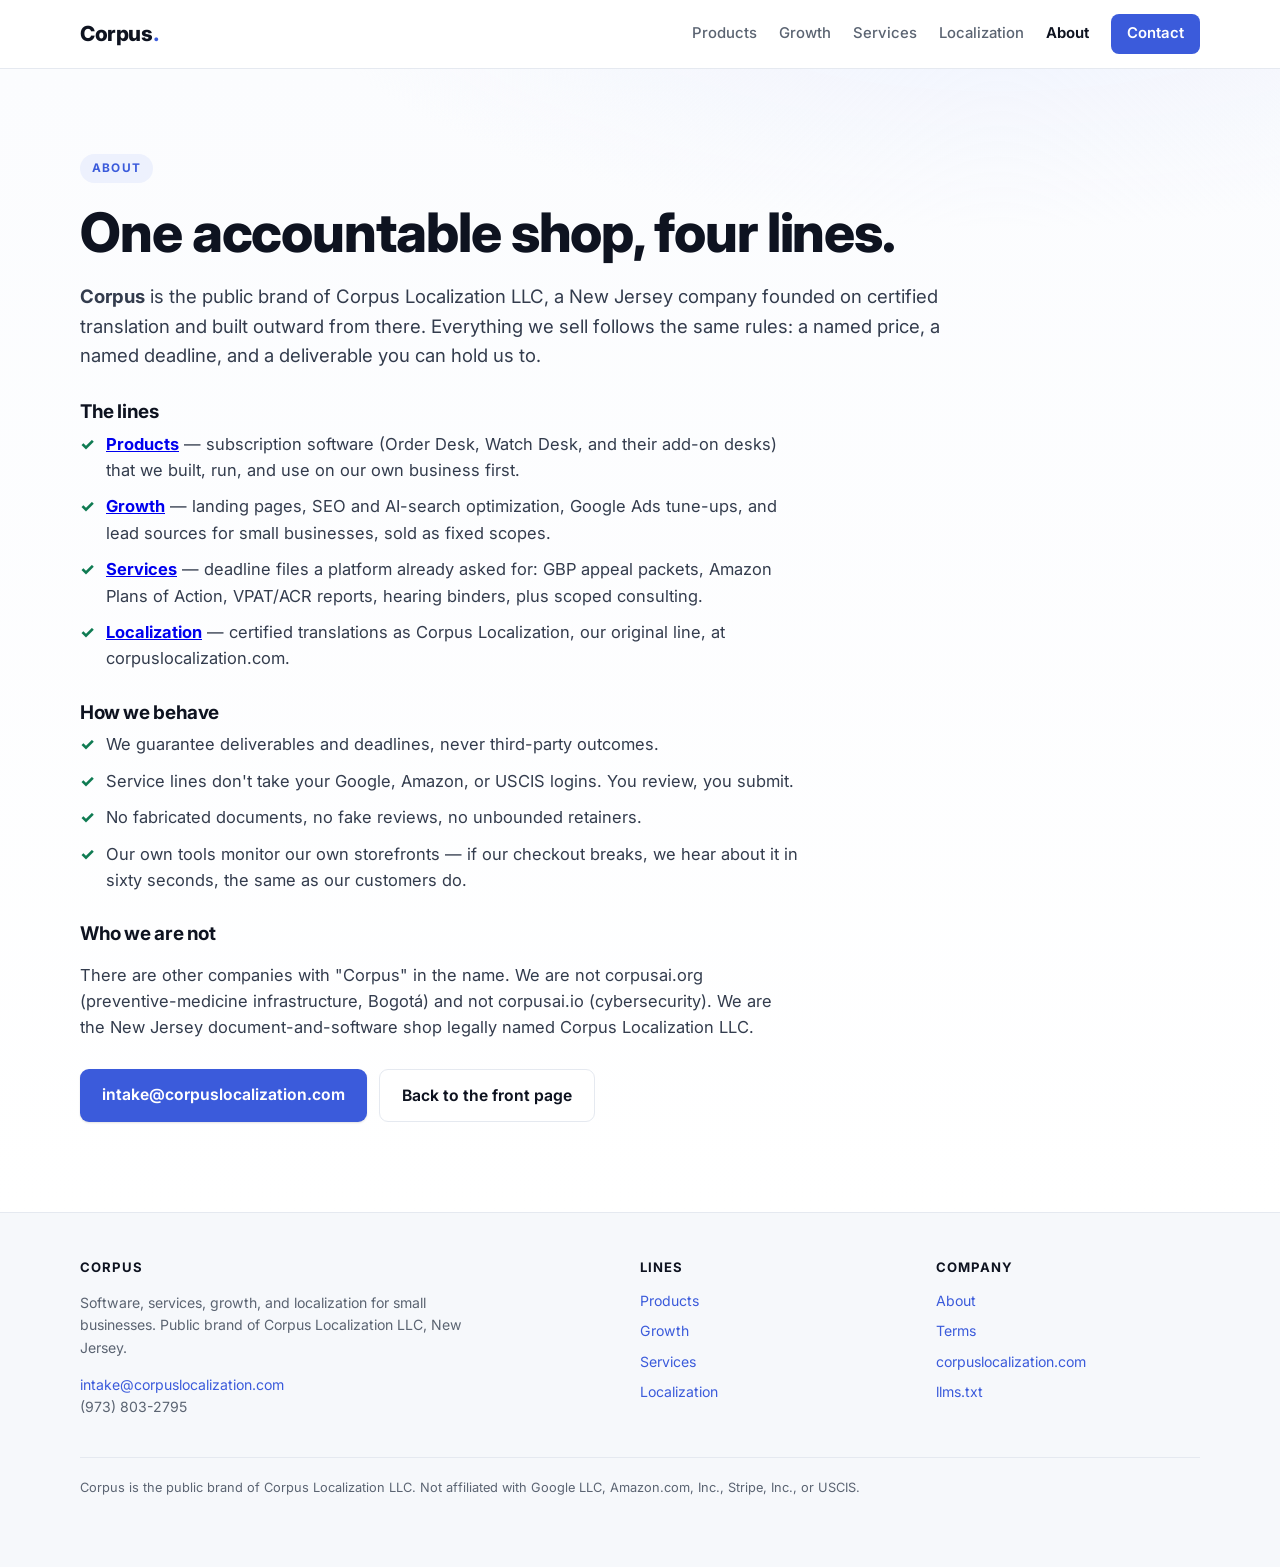
==== about.html @ 14cb3995 "Corpus rebrand: professional redesign, four lines, subscription checkout Co-Authored-By: Claude Fabl" ====
<!DOCTYPE html>
<html lang="en">
<head>
  <meta charset="utf-8">
  <meta name="viewport" content="width=device-width, initial-scale=1">
  <title>About — Corpus</title>
  <meta name="description" content="Corpus is the public brand of Corpus Localization LLC, a New Jersey company. One shop, four lines: subscription software, fixed-price services, small-business growth, and certified translations.">
  <link rel="canonical" href="https://corpushq.co/about">
  <meta name="robots" content="index,follow">
  <meta property="og:title" content="About Corpus">
  <meta property="og:description" content="One New Jersey shop, four lines: software, services, growth, localization.">
  <meta property="og:url" content="https://corpushq.co/about">
  <meta property="og:type" content="website">
  <meta property="og:site_name" content="Corpus">
  <link rel="preconnect" href="https://fonts.googleapis.com">
  <link rel="preconnect" href="https://fonts.gstatic.com" crossorigin>
  <link href="https://fonts.googleapis.com/css2?family=Inter:wght@400;500;600;700;800&display=swap" rel="stylesheet">
  <link rel="stylesheet" href="styles.css?v=3">
</head>
<body>
  <header class="top">
    <div class="wrap bar">
      <a class="brand" href="./">Corpus<span class="dot">.</span></a>
      <nav>
        <a href="products">Products</a>
        <a href="growth">Growth</a>
        <a href="services">Services</a>
        <a href="localization">Localization</a>
        <a class="active" href="about">About</a>
        <a class="nav-cta" href="mailto:intake@corpuslocalization.com">Contact</a>
      </nav>
    </div>
  </header>

  <main>
    <section class="hero article">
      <div class="wrap">
        <p class="eyebrow">About</p>
        <h1>One accountable shop, four lines.</h1>
        <p class="lede"><strong>Corpus</strong> is the public brand of Corpus Localization LLC, a New Jersey company founded on certified translation and built outward from there. Everything we sell follows the same rules: a named price, a named deadline, and a deliverable you can hold us to.</p>

        <h3>The lines</h3>
        <ul class="checks">
          <li><strong><a href="products">Products</a></strong> — subscription software (Order Desk, Watch Desk, and their add-on desks) that we built, run, and use on our own business first.</li>
          <li><strong><a href="growth">Growth</a></strong> — landing pages, SEO and AI-search optimization, Google Ads tune-ups, and lead sources for small businesses, sold as fixed scopes.</li>
          <li><strong><a href="services">Services</a></strong> — deadline files a platform already asked for: GBP appeal packets, Amazon Plans of Action, VPAT/ACR reports, hearing binders, plus scoped consulting.</li>
          <li><strong><a href="localization">Localization</a></strong> — certified translations as Corpus Localization, our original line, at corpuslocalization.com.</li>
        </ul>

        <h3>How we behave</h3>
        <ul class="checks">
          <li>We guarantee deliverables and deadlines, never third-party outcomes.</li>
          <li>Service lines don't take your Google, Amazon, or USCIS logins. You review, you submit.</li>
          <li>No fabricated documents, no fake reviews, no unbounded retainers.</li>
          <li>Our own tools monitor our own storefronts — if our checkout breaks, we hear about it in sixty seconds, the same as our customers do.</li>
        </ul>

        <h3>Who we are not</h3>
        <p>There are other companies with "Corpus" in the name. We are not corpusai.org (preventive-medicine infrastructure, Bogotá) and not corpusai.io (cybersecurity). We are the New Jersey document-and-software shop legally named Corpus Localization LLC.</p>

        <p class="cta-row" style="margin-top:28px">
          <a class="btn" href="mailto:intake@corpuslocalization.com">intake@corpuslocalization.com</a>
          <a class="btn ghost" href="./">Back to the front page</a>
        </p>
      </div>
    </section>
  </main>

  <footer>
    <div class="wrap">
      <div class="cols">
        <div>
          <h4>Corpus</h4>
          <p style="max-width:44ch">Software, services, growth, and localization for small businesses. Public brand of Corpus Localization LLC, New Jersey.</p>
          <p><a href="mailto:intake@corpuslocalization.com">intake@corpuslocalization.com</a><br>(973) 803-2795</p>
        </div>
        <div>
          <h4>Lines</h4>
          <ul>
            <li><a href="products">Products</a></li>
            <li><a href="growth">Growth</a></li>
            <li><a href="services">Services</a></li>
            <li><a href="localization">Localization</a></li>
          </ul>
        </div>
        <div>
          <h4>Company</h4>
          <ul>
            <li><a href="about">About</a></li>
            <li><a href="terms">Terms</a></li>
            <li><a href="https://corpuslocalization.com">corpuslocalization.com</a></li>
            <li><a href="llms.txt">llms.txt</a></li>
          </ul>
        </div>
      </div>
      <p class="legal">Corpus is the public brand of Corpus Localization LLC. Not affiliated with Google LLC, Amazon.com, Inc., Stripe, Inc., or USCIS.</p>
    </div>
  </footer>
</body>
</html>
---- styles.css ----
:root {
  --ink: #0e1320;
  --body: #333c4d;
  --muted: #5b6472;
  --bg: #ffffff;
  --soft: #f6f8fb;
  --line: #e5e9f0;
  --accent: #3b5bdb;
  --accent-2: #2f4ac0;
  --accent-soft: #edf1fd;
  --good: #0f7b52;
  --font: "Inter", "Segoe UI", system-ui, -apple-system, sans-serif;
}
* { box-sizing: border-box; }
html { scroll-behavior: smooth; }
body {
  margin: 0;
  color: var(--body);
  background: var(--bg);
  font-family: var(--font);
  font-size: 16.5px;
  line-height: 1.6;
  -webkit-font-smoothing: antialiased;
}
.wrap { width: min(1120px, calc(100% - 40px)); margin: 0 auto; }

/* ---------- nav ---------- */
.top {
  position: sticky; top: 0; z-index: 10;
  background: rgba(255,255,255,.86);
  backdrop-filter: blur(10px);
  border-bottom: 1px solid var(--line);
}
.bar { display: flex; align-items: center; justify-content: space-between; gap: 20px; padding: 14px 0; }
.brand {
  display: inline-flex; align-items: baseline; gap: 0;
  color: var(--ink); text-decoration: none;
  font-weight: 800; font-size: 1.3rem; letter-spacing: -0.02em;
}
.brand .dot { color: var(--accent); }
.brand-tag {
  font-size: .68rem; font-weight: 600; letter-spacing: .09em;
  text-transform: uppercase; color: var(--muted);
}
nav { display: flex; gap: 22px; align-items: center; flex-wrap: wrap; }
nav a { color: var(--muted); text-decoration: none; font-size: .93rem; font-weight: 500; }
nav a:hover { color: var(--ink); }
nav a.active { color: var(--ink); font-weight: 650; }
.nav-cta {
  background: var(--accent); color: #fff !important;
  padding: 8px 16px; border-radius: 8px; font-weight: 600 !important;
}
.nav-cta:hover { background: var(--accent-2); }

/* ---------- hero ---------- */
.hero {
  padding: 84px 0 72px;
  background:
    radial-gradient(1100px 420px at 78% -10%, var(--accent-soft), transparent 65%),
    linear-gradient(180deg, #fbfcfe 0%, var(--bg) 100%);
}
.eyebrow {
  display: inline-block;
  text-transform: uppercase; letter-spacing: .1em;
  font-size: .74rem; font-weight: 700; color: var(--accent);
  background: var(--accent-soft);
  padding: 5px 12px; border-radius: 999px;
  margin: 0 0 18px;
}
h1, h2, h3 { color: var(--ink); line-height: 1.15; letter-spacing: -0.02em; margin: 0 0 16px; }
h1 { font-size: clamp(2.2rem, 4.6vw, 3.4rem); font-weight: 800; max-width: 21ch; }
h2 { font-size: clamp(1.5rem, 2.6vw, 2rem); font-weight: 750; }
h3 { font-size: 1.18rem; font-weight: 700; }
.lede { font-size: 1.16rem; max-width: 62ch; color: var(--body); }
.cta-row { display: flex; gap: 12px; flex-wrap: wrap; margin: 28px 0 18px; }
.btn {
  display: inline-block;
  background: var(--accent); color: #fff;
  text-decoration: none;
  padding: 13px 22px; border-radius: 9px;
  font-weight: 650; font-size: .98rem;
  box-shadow: 0 1px 2px rgba(14,19,32,.12);
  transition: background .15s ease, transform .1s ease;
}
.btn:hover { background: var(--accent-2); transform: translateY(-1px); }
.btn.ghost {
  background: #fff; color: var(--ink);
  border: 1px solid var(--line); box-shadow: none;
}
.btn.ghost:hover { border-color: var(--accent); color: var(--accent); background: #fff; }
.btn.subscribe { background: var(--good); }
.btn.subscribe:hover { background: #0b6141; }
.fine { color: var(--muted); font-size: .85rem; max-width: 78ch; }

/* ---------- sections ---------- */
section { padding: 64px 0; }
section.alt { background: var(--soft); border-block: 1px solid var(--line); }
.section-head { max-width: 66ch; margin-bottom: 34px; }
.section-head .kicker {
  text-transform: uppercase; letter-spacing: .1em; font-size: .74rem;
  font-weight: 700; color: var(--accent); margin: 0 0 8px;
}

/* ---------- pillar / feature cards ---------- */
.cards { display: grid; grid-template-columns: repeat(3, 1fr); gap: 20px; margin: 8px 0; }
.cards.two { grid-template-columns: repeat(2, 1fr); }
.card {
  display: flex; flex-direction: column;
  background: #fff;
  border: 1px solid var(--line); border-radius: 14px;
  padding: 26px 26px 24px;
  text-decoration: none; color: inherit;
  transition: border-color .15s ease, box-shadow .15s ease, transform .12s ease;
}
a.card:hover, .card.hover:hover {
  border-color: var(--accent);
  box-shadow: 0 10px 30px rgba(24,40,90,.08);
  transform: translateY(-2px);
}
.card .meta {
  font-size: .82rem; color: var(--accent); font-weight: 700;
  text-transform: uppercase; letter-spacing: .06em; margin: 0 0 10px;
}
.card p { margin: 0 0 16px; flex: 1; }
.card .go { font-weight: 650; color: var(--accent); font-size: .95rem; }

/* ---------- pricing ---------- */
.pricing { display: grid; grid-template-columns: repeat(2, 1fr); gap: 22px; margin: 8px 0; }
.price-card {
  background: #fff; border: 1px solid var(--line); border-radius: 16px;
  padding: 30px; display: flex; flex-direction: column;
  box-shadow: 0 1px 3px rgba(14,19,32,.05);
}
.price-card.featured { border-color: var(--accent); box-shadow: 0 12px 34px rgba(24,40,90,.10); }
.price-card .plan { font-weight: 750; color: var(--ink); font-size: 1.15rem; margin: 0 0 4px; }
.price-card .for { color: var(--muted); font-size: .9rem; margin: 0 0 18px; }
.price { color: var(--ink); font-weight: 800; font-size: 2.3rem; letter-spacing: -0.03em; margin: 0; }
.price small { font-size: 1rem; font-weight: 600; color: var(--muted); letter-spacing: 0; }
.price-note { color: var(--muted); font-size: .85rem; margin: 4px 0 20px; }
ul.checks { list-style: none; padding: 0; margin: 0 0 24px; }
ul.checks li { padding-left: 26px; position: relative; margin: 0 0 10px; }
ul.checks li::before {
  content: "✓"; position: absolute; left: 0; top: 0;
  color: var(--good); font-weight: 800;
}
.price-card .cta-row { margin: auto 0 0; }

/* ---------- add-on table ---------- */
.addons { width: 100%; border-collapse: collapse; background: #fff; border: 1px solid var(--line); border-radius: 12px; overflow: hidden; }
.addons th, .addons td { text-align: left; padding: 14px 18px; border-bottom: 1px solid var(--line); font-size: .95rem; vertical-align: top; }
.addons th { background: var(--soft); color: var(--ink); font-size: .82rem; text-transform: uppercase; letter-spacing: .06em; }
.addons tr:last-child td { border-bottom: 0; }
.addons .sku { font-weight: 650; color: var(--ink); white-space: nowrap; }
.addons .p { font-weight: 700; color: var(--ink); white-space: nowrap; }
.addons a.buy { color: var(--accent); font-weight: 650; text-decoration: none; white-space: nowrap; }
.addons a.buy:hover { text-decoration: underline; }
.table-scroll { overflow-x: auto; border-radius: 12px; }

/* ---------- trust strip ---------- */
.trust { display: grid; grid-template-columns: repeat(4, 1fr); gap: 18px; }
.trust div { border-left: 3px solid var(--accent); padding-left: 14px; }
.trust strong { display: block; color: var(--ink); font-size: 1.02rem; }
.trust span { color: var(--muted); font-size: .88rem; }

/* ---------- faq / article ---------- */
details { border-bottom: 1px solid var(--line); padding: 14px 0; }
summary { cursor: pointer; font-weight: 650; color: var(--ink); }
details p { margin: 10px 0 0; max-width: 72ch; }
.article h1 { max-width: 30ch; }
.article p, .article li { max-width: 72ch; }
.article h3 { margin: 30px 0 8px; }
ul.no { padding-left: 1.1rem; }
ul.no li { margin: 0 0 10px; max-width: 72ch; }

/* ---------- footer ---------- */
footer { padding: 44px 0 56px; color: var(--muted); font-size: .88rem; border-top: 1px solid var(--line); background: var(--soft); }
footer a { color: var(--accent); text-decoration: none; }
footer a:hover { text-decoration: underline; }
footer .cols { display: grid; grid-template-columns: 2fr 1fr 1fr; gap: 32px; margin-bottom: 24px; }
footer h4 { color: var(--ink); font-size: .82rem; text-transform: uppercase; letter-spacing: .08em; margin: 0 0 12px; }
footer ul { list-style: none; padding: 0; margin: 0; }
footer li { margin: 0 0 8px; }
footer .legal { border-top: 1px solid var(--line); padding-top: 20px; font-size: .8rem; }

@media (max-width: 920px) {
  .cards, .cards.two { grid-template-columns: 1fr; }
  .pricing { grid-template-columns: 1fr; }
  .trust { grid-template-columns: repeat(2, 1fr); }
  footer .cols { grid-template-columns: 1fr; }
  h1 { max-width: none; }
}
@media (max-width: 640px) {
  nav { gap: 14px; }
  nav a:not(.nav-cta) { font-size: .88rem; }
  .hero { padding: 56px 0 48px; }
  .trust { grid-template-columns: 1fr; }
}
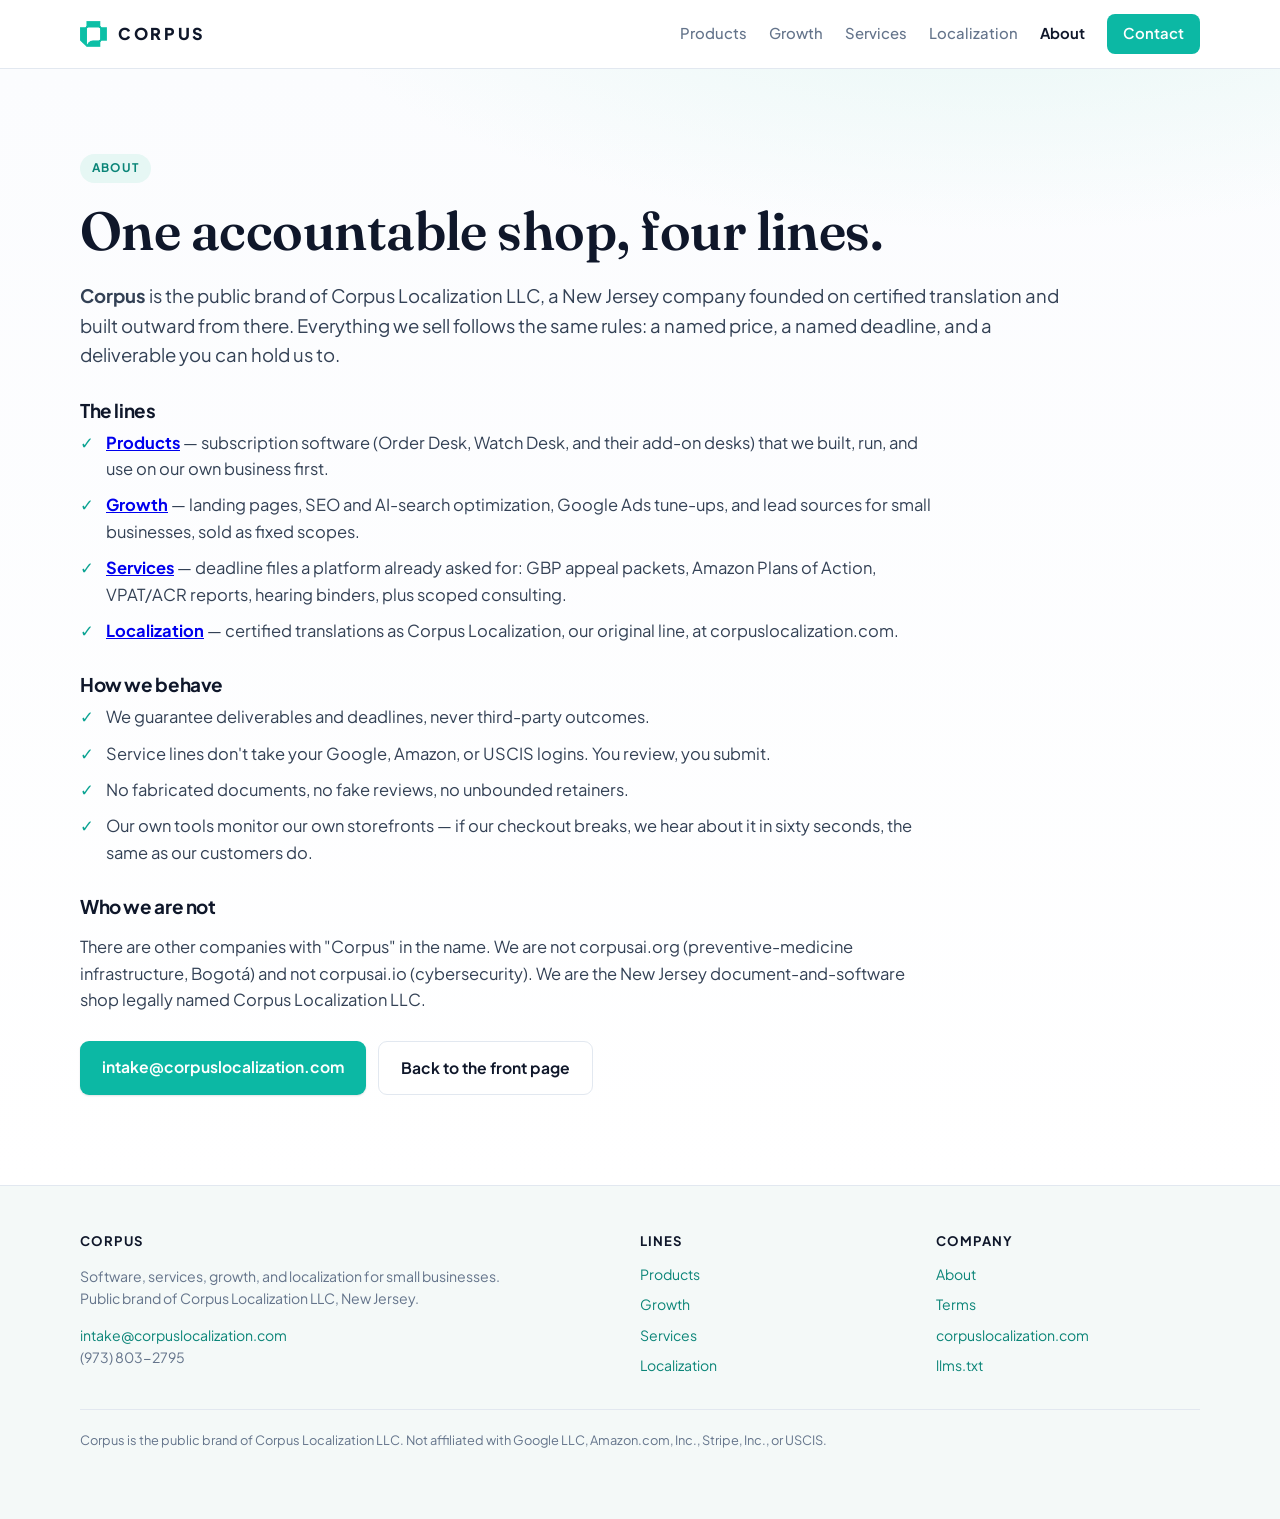
==== commit c6c7aec6: "Apply Corpus brand assets: teal mark + wordmark, Fraunces/Plus Jakarta Sans, brand palette Co-Author" ====
--- a/about.html
+++ b/about.html
@@ -14,13 +14,14 @@
   <meta property="og:site_name" content="Corpus">
   <link rel="preconnect" href="https://fonts.googleapis.com">
   <link rel="preconnect" href="https://fonts.gstatic.com" crossorigin>
-  <link href="https://fonts.googleapis.com/css2?family=Inter:wght@400;500;600;700;800&display=swap" rel="stylesheet">
-  <link rel="stylesheet" href="styles.css?v=3">
+  <link href="https://fonts.googleapis.com/css2?family=Fraunces:opsz,wght@9..144,500;9..144,600&family=Plus+Jakarta+Sans:wght@400;500;600;700;800&display=swap" rel="stylesheet">
+  <link rel="icon" type="image/png" href="corpus-mark.png">
+  <link rel="stylesheet" href="styles.css?v=4">
 </head>
 <body>
   <header class="top">
     <div class="wrap bar">
-      <a class="brand" href="./">Corpus<span class="dot">.</span></a>
+      <a class="brand" href="./"><img class="brand-mark" src="corpus-mark.png" alt="Corpus" width="27" height="26">CORPUS</a>
       <nav>
         <a href="products">Products</a>
         <a href="growth">Growth</a>
--- a/styles.css
+++ b/styles.css
@@ -1,15 +1,17 @@
 :root {
-  --ink: #0e1320;
-  --body: #333c4d;
-  --muted: #5b6472;
+  --ink: #0F172A;
+  --body: #334155;
+  --muted: #64748b;
   --bg: #ffffff;
-  --soft: #f6f8fb;
-  --line: #e5e9f0;
-  --accent: #3b5bdb;
-  --accent-2: #2f4ac0;
-  --accent-soft: #edf1fd;
-  --good: #0f7b52;
-  --font: "Inter", "Segoe UI", system-ui, -apple-system, sans-serif;
+  --soft: #f4f9f8;
+  --line: #e2e8f0;
+  --accent: #0cb8a4;
+  --accent-2: #0aa392;
+  --accent-ink: #0b8578;
+  --accent-soft: #e6f7f4;
+  --good: #0aa392;
+  --font: "Plus Jakarta Sans", "Segoe UI", system-ui, -apple-system, sans-serif;
+  --display: "Fraunces", Georgia, serif;
 }
 * { box-sizing: border-box; }
 html { scroll-behavior: smooth; }
@@ -33,11 +35,12 @@
 }
 .bar { display: flex; align-items: center; justify-content: space-between; gap: 20px; padding: 14px 0; }
 .brand {
-  display: inline-flex; align-items: baseline; gap: 0;
+  display: inline-flex; align-items: center; gap: 11px;
   color: var(--ink); text-decoration: none;
-  font-weight: 800; font-size: 1.3rem; letter-spacing: -0.02em;
-}
-.brand .dot { color: var(--accent); }
+  font-weight: 800; font-size: 1.02rem; letter-spacing: .16em;
+}
+.brand-mark { height: 26px; width: auto; display: block; }
+.brand .dot { display: none; }
 .brand-tag {
   font-size: .68rem; font-weight: 600; letter-spacing: .09em;
   text-transform: uppercase; color: var(--muted);
@@ -62,14 +65,15 @@
 .eyebrow {
   display: inline-block;
   text-transform: uppercase; letter-spacing: .1em;
-  font-size: .74rem; font-weight: 700; color: var(--accent);
+  font-size: .74rem; font-weight: 700; color: var(--accent-ink);
   background: var(--accent-soft);
   padding: 5px 12px; border-radius: 999px;
   margin: 0 0 18px;
 }
 h1, h2, h3 { color: var(--ink); line-height: 1.15; letter-spacing: -0.02em; margin: 0 0 16px; }
-h1 { font-size: clamp(2.2rem, 4.6vw, 3.4rem); font-weight: 800; max-width: 21ch; }
-h2 { font-size: clamp(1.5rem, 2.6vw, 2rem); font-weight: 750; }
+h1, h2 { font-family: var(--display); font-weight: 600; letter-spacing: -0.01em; }
+h1 { font-size: clamp(2.2rem, 4.6vw, 3.35rem); font-weight: 600; max-width: 21ch; }
+h2 { font-size: clamp(1.5rem, 2.6vw, 2rem); font-weight: 600; }
 h3 { font-size: 1.18rem; font-weight: 700; }
 .lede { font-size: 1.16rem; max-width: 62ch; color: var(--body); }
 .cta-row { display: flex; gap: 12px; flex-wrap: wrap; margin: 28px 0 18px; }
@@ -87,9 +91,9 @@
   background: #fff; color: var(--ink);
   border: 1px solid var(--line); box-shadow: none;
 }
-.btn.ghost:hover { border-color: var(--accent); color: var(--accent); background: #fff; }
-.btn.subscribe { background: var(--good); }
-.btn.subscribe:hover { background: #0b6141; }
+.btn.ghost:hover { border-color: var(--accent); color: var(--accent-ink); background: #fff; }
+.btn.subscribe { background: var(--ink); }
+.btn.subscribe:hover { background: #1e2c49; }
 .fine { color: var(--muted); font-size: .85rem; max-width: 78ch; }
 
 /* ---------- sections ---------- */
@@ -98,7 +102,7 @@
 .section-head { max-width: 66ch; margin-bottom: 34px; }
 .section-head .kicker {
   text-transform: uppercase; letter-spacing: .1em; font-size: .74rem;
-  font-weight: 700; color: var(--accent); margin: 0 0 8px;
+  font-weight: 700; color: var(--accent-ink); margin: 0 0 8px;
 }
 
 /* ---------- pillar / feature cards ---------- */
@@ -118,11 +122,11 @@
   transform: translateY(-2px);
 }
 .card .meta {
-  font-size: .82rem; color: var(--accent); font-weight: 700;
+  font-size: .82rem; color: var(--accent-ink); font-weight: 700;
   text-transform: uppercase; letter-spacing: .06em; margin: 0 0 10px;
 }
 .card p { margin: 0 0 16px; flex: 1; }
-.card .go { font-weight: 650; color: var(--accent); font-size: .95rem; }
+.card .go { font-weight: 650; color: var(--accent-ink); font-size: .95rem; }
 
 /* ---------- pricing ---------- */
 .pricing { display: grid; grid-template-columns: repeat(2, 1fr); gap: 22px; margin: 8px 0; }
@@ -152,7 +156,7 @@
 .addons tr:last-child td { border-bottom: 0; }
 .addons .sku { font-weight: 650; color: var(--ink); white-space: nowrap; }
 .addons .p { font-weight: 700; color: var(--ink); white-space: nowrap; }
-.addons a.buy { color: var(--accent); font-weight: 650; text-decoration: none; white-space: nowrap; }
+.addons a.buy { color: var(--accent-ink); font-weight: 650; text-decoration: none; white-space: nowrap; }
 .addons a.buy:hover { text-decoration: underline; }
 .table-scroll { overflow-x: auto; border-radius: 12px; }
 
@@ -174,7 +178,7 @@
 
 /* ---------- footer ---------- */
 footer { padding: 44px 0 56px; color: var(--muted); font-size: .88rem; border-top: 1px solid var(--line); background: var(--soft); }
-footer a { color: var(--accent); text-decoration: none; }
+footer a { color: var(--accent-ink); text-decoration: none; }
 footer a:hover { text-decoration: underline; }
 footer .cols { display: grid; grid-template-columns: 2fr 1fr 1fr; gap: 32px; margin-bottom: 24px; }
 footer h4 { color: var(--ink); font-size: .82rem; text-transform: uppercase; letter-spacing: .08em; margin: 0 0 12px; }
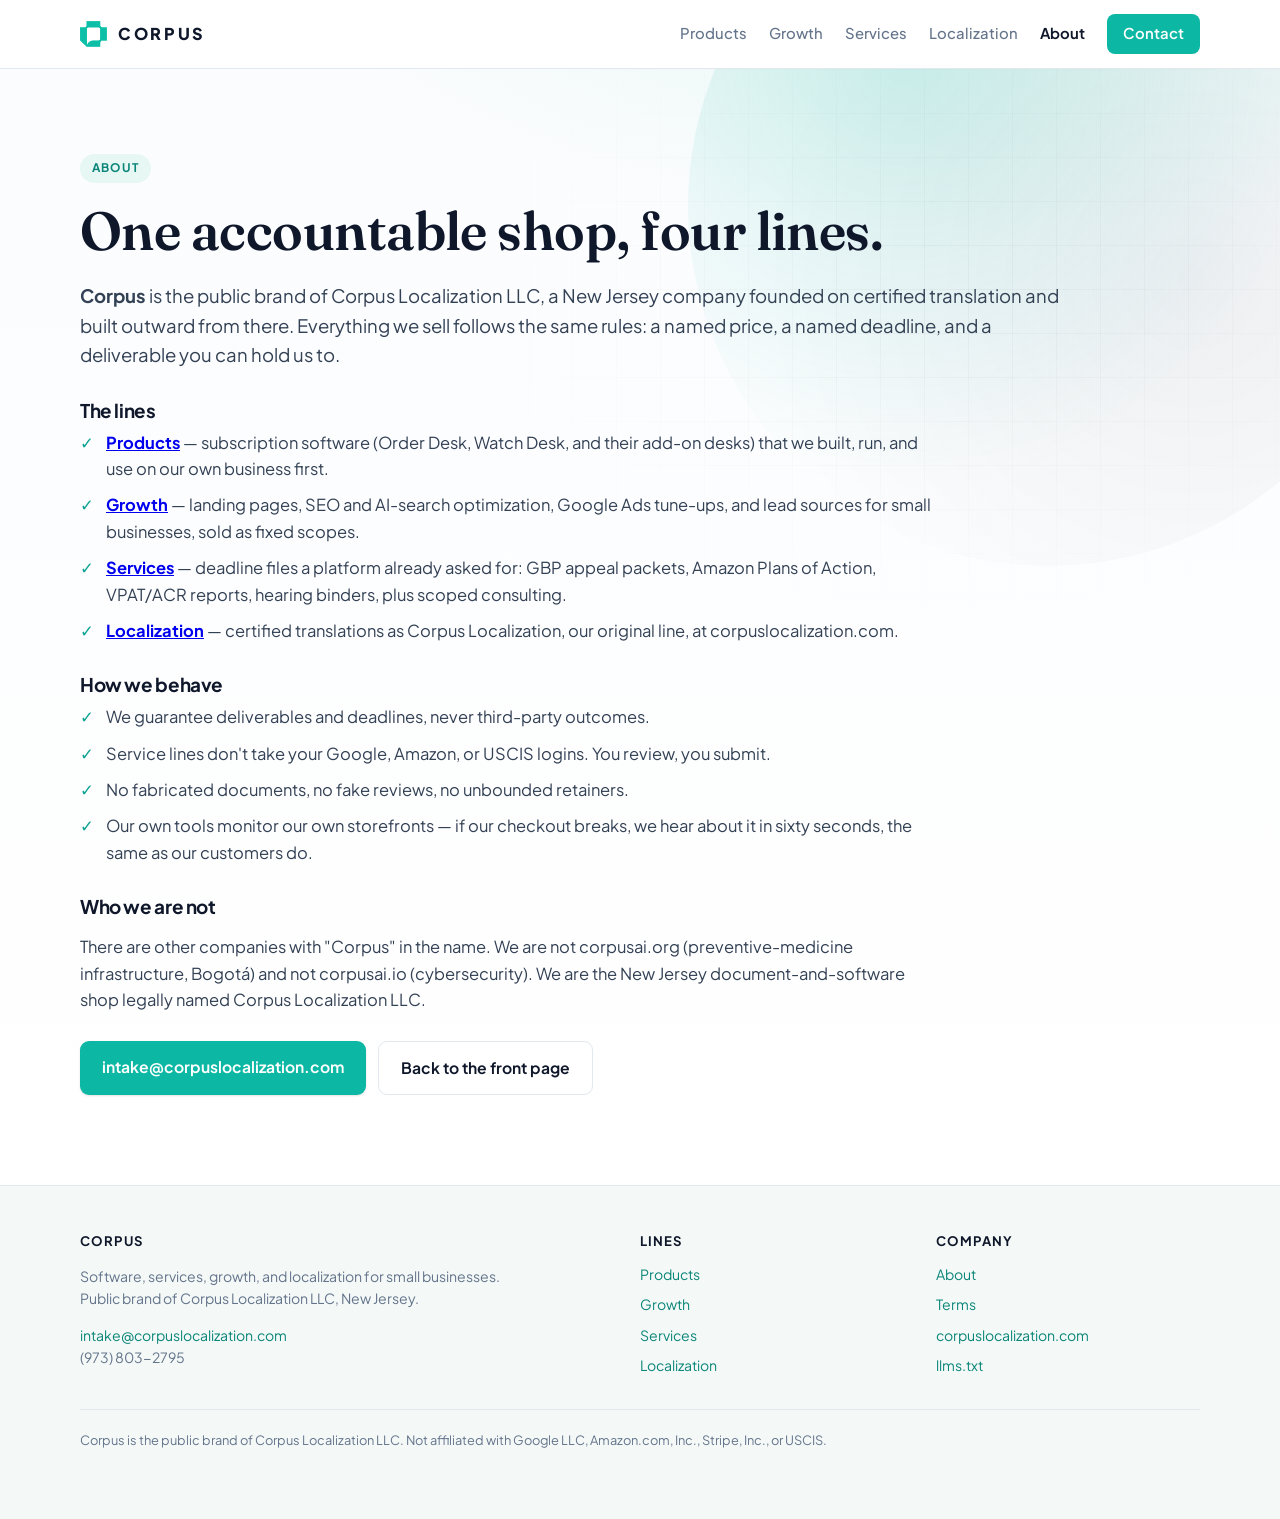
==== commit 4bf3cb63: "v6: advanced homepage (motion, console, ticker, stats, CTA band) across pages" ====
--- a/about.html
+++ b/about.html
@@ -16,7 +16,7 @@
   <link rel="preconnect" href="https://fonts.gstatic.com" crossorigin>
   <link href="https://fonts.googleapis.com/css2?family=Fraunces:opsz,wght@9..144,500;9..144,600&family=Plus+Jakarta+Sans:wght@400;500;600;700;800&display=swap" rel="stylesheet">
   <link rel="icon" type="image/png" href="corpus-mark.png">
-  <link rel="stylesheet" href="styles.css?v=4">
+  <link rel="stylesheet" href="styles.css?v=6">
 </head>
 <body>
   <header class="top">
@@ -97,5 +97,6 @@
       <p class="legal">Corpus is the public brand of Corpus Localization LLC. Not affiliated with Google LLC, Amazon.com, Inc., Stripe, Inc., or USCIS.</p>
     </div>
   </footer>
+  <script src="motion.js" defer></script>
 </body>
 </html>
--- a/styles.css
+++ b/styles.css
@@ -199,3 +199,181 @@
   .hero { padding: 56px 0 48px; }
   .trust { grid-template-columns: 1fr; }
 }
+
+/* ---------- Meta quiz funnel (/check) ---------- */
+.skip {
+  position: absolute; left: -999px; top: 12px;
+}
+.skip:focus { left: 12px; z-index: 30; background: #fff; padding: 8px 12px; border-radius: 6px; }
+.funnel-hero { min-height: calc(100svh - 64px); display: grid; align-content: center; }
+.brand-hero {
+  font-family: var(--display);
+  font-weight: 600;
+  font-size: clamp(1.9rem, 5vw, 2.8rem);
+  color: var(--ink);
+  letter-spacing: -0.02em;
+  margin: 0 0 18px;
+  max-width: 14ch;
+  line-height: 1.05;
+}
+.funnel-hero h1 {
+  font-size: clamp(1.35rem, 3.2vw, 1.85rem);
+  max-width: 22ch;
+  font-family: var(--font);
+  font-weight: 700;
+}
+.quiz { padding: 28px 0 72px; min-height: 70svh; }
+.quiz-wrap { width: min(720px, calc(100% - 40px)); }
+.quiz-top { display: flex; align-items: center; justify-content: space-between; gap: 16px; margin-bottom: 22px; }
+.quiz-kicker {
+  margin: 0;
+  font-size: .78rem; font-weight: 700; letter-spacing: .06em;
+  text-transform: uppercase; color: var(--accent-ink);
+}
+.progress {
+  flex: 1; max-width: 160px; height: 4px; border-radius: 99px;
+  background: var(--line); overflow: hidden; margin-left: auto;
+}
+.progress > i { display: block; height: 100%; width: 0; background: var(--accent); transition: width .3s ease; }
+.step h2 { margin-bottom: 6px; }
+.hint { color: var(--muted); margin: 0 0 18px; }
+.options { display: grid; gap: 10px; }
+.option {
+  width: 100%; text-align: left; cursor: pointer;
+  border: 1px solid var(--line); background: #fff; border-radius: 12px;
+  padding: 14px 16px; font: inherit; color: var(--ink);
+  transition: border-color .15s ease, box-shadow .15s ease, transform .12s ease;
+}
+.option strong { display: block; font-weight: 750; margin-bottom: 2px; }
+.option span { color: var(--muted); font-size: .92rem; }
+.option:hover, .option:focus-visible {
+  border-color: var(--accent);
+  box-shadow: 0 0 0 3px var(--accent-soft);
+  outline: none; transform: translateY(-1px);
+}
+.result {
+  background: #fff; border: 1px solid var(--line); border-radius: 16px; padding: 24px;
+}
+.result .eyebrow {
+  display: inline-block; margin-bottom: 10px;
+}
+.summary { list-style: none; padding: 0; margin: 0 0 18px; }
+.summary li {
+  display: flex; justify-content: space-between; gap: 12px;
+  padding: 10px 0; border-bottom: 1px solid var(--line); font-size: .95rem;
+}
+.summary li span:last-child { font-weight: 650; color: var(--ink); text-align: right; }
+button.btn { border: 0; cursor: pointer; font: inherit; }
+@media (prefers-reduced-motion: reduce) {
+  .option, .progress > i, .btn { transition: none; }
+}
+
+/* ========== v6: advanced motion + visuals ========== */
+@media (prefers-reduced-motion: no-preference) {
+  .reveal { opacity: 0; transform: translateY(18px); transition: opacity .6s ease, transform .6s ease; }
+  .reveal.in { opacity: 1; transform: none; }
+  .reveal.d1 { transition-delay: .08s; } .reveal.d2 { transition-delay: .16s; }
+  .reveal.d3 { transition-delay: .24s; } .reveal.d4 { transition-delay: .32s; }
+}
+.top.scrolled { box-shadow: 0 6px 24px rgba(15,23,42,.08); }
+
+/* hero atmosphere */
+.hero { position: relative; overflow: hidden; }
+.hero .wrap { position: relative; z-index: 2; }
+.hero::before {
+  content: ""; position: absolute; inset: -20% -10% auto auto;
+  width: 720px; height: 720px; border-radius: 50%;
+  background: radial-gradient(circle at 30% 30%, rgba(12,184,164,.16), transparent 60%),
+              radial-gradient(circle at 70% 60%, rgba(15,23,42,.06), transparent 65%);
+  animation: drift 16s ease-in-out infinite alternate;
+  pointer-events: none;
+}
+.hero::after {
+  content: ""; position: absolute; inset: 0;
+  background-image: linear-gradient(rgba(15,23,42,.035) 1px, transparent 1px),
+                    linear-gradient(90deg, rgba(15,23,42,.035) 1px, transparent 1px);
+  background-size: 44px 44px;
+  mask-image: radial-gradient(720px 480px at 75% 20%, #000 0%, transparent 70%);
+  pointer-events: none;
+}
+@keyframes drift { from { transform: translate3d(0,0,0) scale(1); } to { transform: translate3d(-50px,36px,0) scale(1.07); } }
+
+.hero-grid { display: grid; grid-template-columns: minmax(0,1.05fr) minmax(0,.95fr); gap: 48px; align-items: center; }
+
+/* ticker */
+.ticker { border-block: 1px solid var(--line); background: var(--soft); overflow: hidden; padding: 12px 0; }
+.ticker-track { display: flex; gap: 44px; width: max-content; animation: ticker 36s linear infinite; }
+.ticker span { white-space: nowrap; font-size: .85rem; font-weight: 600; color: var(--muted); letter-spacing: .04em; }
+.ticker b { color: var(--accent-ink); font-weight: 700; }
+@keyframes ticker { from { transform: translateX(0); } to { transform: translateX(-50%); } }
+@media (prefers-reduced-motion: reduce) { .ticker-track { animation: none; } }
+
+/* product console mock */
+.console {
+  background: #0f1b2d;
+  border: 1px solid #1e2f47; border-radius: 16px;
+  box-shadow: 0 30px 70px rgba(15,23,42,.28);
+  overflow: hidden; font-size: .84rem;
+  transform: rotate(.6deg);
+}
+.console .bar { display: flex; align-items: center; gap: 8px; padding: 11px 16px; background: #0b1524; border-bottom: 1px solid #1e2f47; }
+.console .dot2 { width: 10px; height: 10px; border-radius: 50%; background: #243853; }
+.console .bar .dot2 { background: #243853; }
+.console .bar span { color: #7d90ac; font-size: .74rem; font-weight: 600; letter-spacing: .06em; margin-left: 6px; }
+.console .body2 { padding: 16px; display: grid; gap: 10px; }
+.alertline {
+  display: flex; align-items: center; gap: 10px;
+  background: #12233b; border: 1px solid #1e2f47; border-radius: 10px;
+  padding: 10px 14px; color: #dbe7f5;
+}
+.alertline .pulse {
+  width: 9px; height: 9px; border-radius: 50%; background: var(--accent); flex: none;
+  box-shadow: 0 0 0 0 rgba(12,184,164,.5); animation: pulse 2.2s ease-out infinite;
+}
+.alertline.ok .pulse { animation-delay: .7s; }
+.alertline.warn .pulse { background: #f5b64c; box-shadow: 0 0 0 0 rgba(245,182,76,.45); animation-delay: 1.3s; }
+.alertline small { color: #7d90ac; margin-left: auto; white-space: nowrap; }
+@keyframes pulse { 0% { box-shadow: 0 0 0 0 rgba(12,184,164,.5);} 70% { box-shadow: 0 0 0 11px rgba(12,184,164,0);} 100% { box-shadow: 0 0 0 0 rgba(12,184,164,0);} }
+.console .meter { height: 6px; border-radius: 99px; background: #1e2f47; overflow: hidden; }
+.console .meter i { display: block; height: 100%; width: 0; border-radius: 99px; background: linear-gradient(90deg, var(--accent), #56d9c6); animation: fill 2.4s .5s ease-out forwards; }
+@keyframes fill { to { width: 86%; } }
+@media (prefers-reduced-motion: reduce) { .alertline .pulse { animation: none; } .console .meter i { width: 86%; animation: none; } }
+
+/* stat band */
+.stats { display: grid; grid-template-columns: repeat(4,1fr); gap: 20px; }
+.stat { border-top: 3px solid var(--accent); padding-top: 14px; }
+.stat b { display: block; font-family: var(--display); font-weight: 600; font-size: 2rem; color: var(--ink); letter-spacing: -0.02em; }
+.stat span { color: var(--muted); font-size: .88rem; }
+
+/* CTA band */
+.cta-band {
+  background: linear-gradient(120deg, #0f172a 0%, #14283f 55%, #0e3f38 100%);
+  border-radius: 20px; padding: 52px; color: #e6eef8;
+  position: relative; overflow: hidden;
+}
+.cta-band::after {
+  content: ""; position: absolute; right: -80px; top: -80px; width: 380px; height: 380px; border-radius: 50%;
+  background: radial-gradient(circle, rgba(12,184,164,.25), transparent 65%);
+}
+.cta-band h2 { color: #fff; max-width: 24ch; }
+.cta-band p { color: #b7c6da; max-width: 58ch; }
+.cta-band .btn { background: var(--accent); }
+.cta-band .btn:hover { background: var(--accent-2); }
+.cta-band .btn.ghost { background: transparent; color: #e6eef8; border-color: #3c5674; }
+.cta-band .btn.ghost:hover { border-color: var(--accent); color: #fff; }
+
+.step { counter-increment: step; position: relative; padding-left: 58px; }
+.step::before {
+  content: counter(step, decimal-leading-zero);
+  position: absolute; left: 0; top: 2px;
+  font-family: var(--display); font-weight: 600; font-size: 1.5rem; color: var(--accent);
+}
+.steps { counter-reset: step; display: grid; grid-template-columns: repeat(3,1fr); gap: 28px; }
+
+@media (max-width: 920px) {
+  .hero-grid { grid-template-columns: 1fr; }
+  .console { transform: none; }
+  .stats { grid-template-columns: repeat(2,1fr); }
+  .steps { grid-template-columns: 1fr; }
+  .cta-band { padding: 34px 24px; }
+}
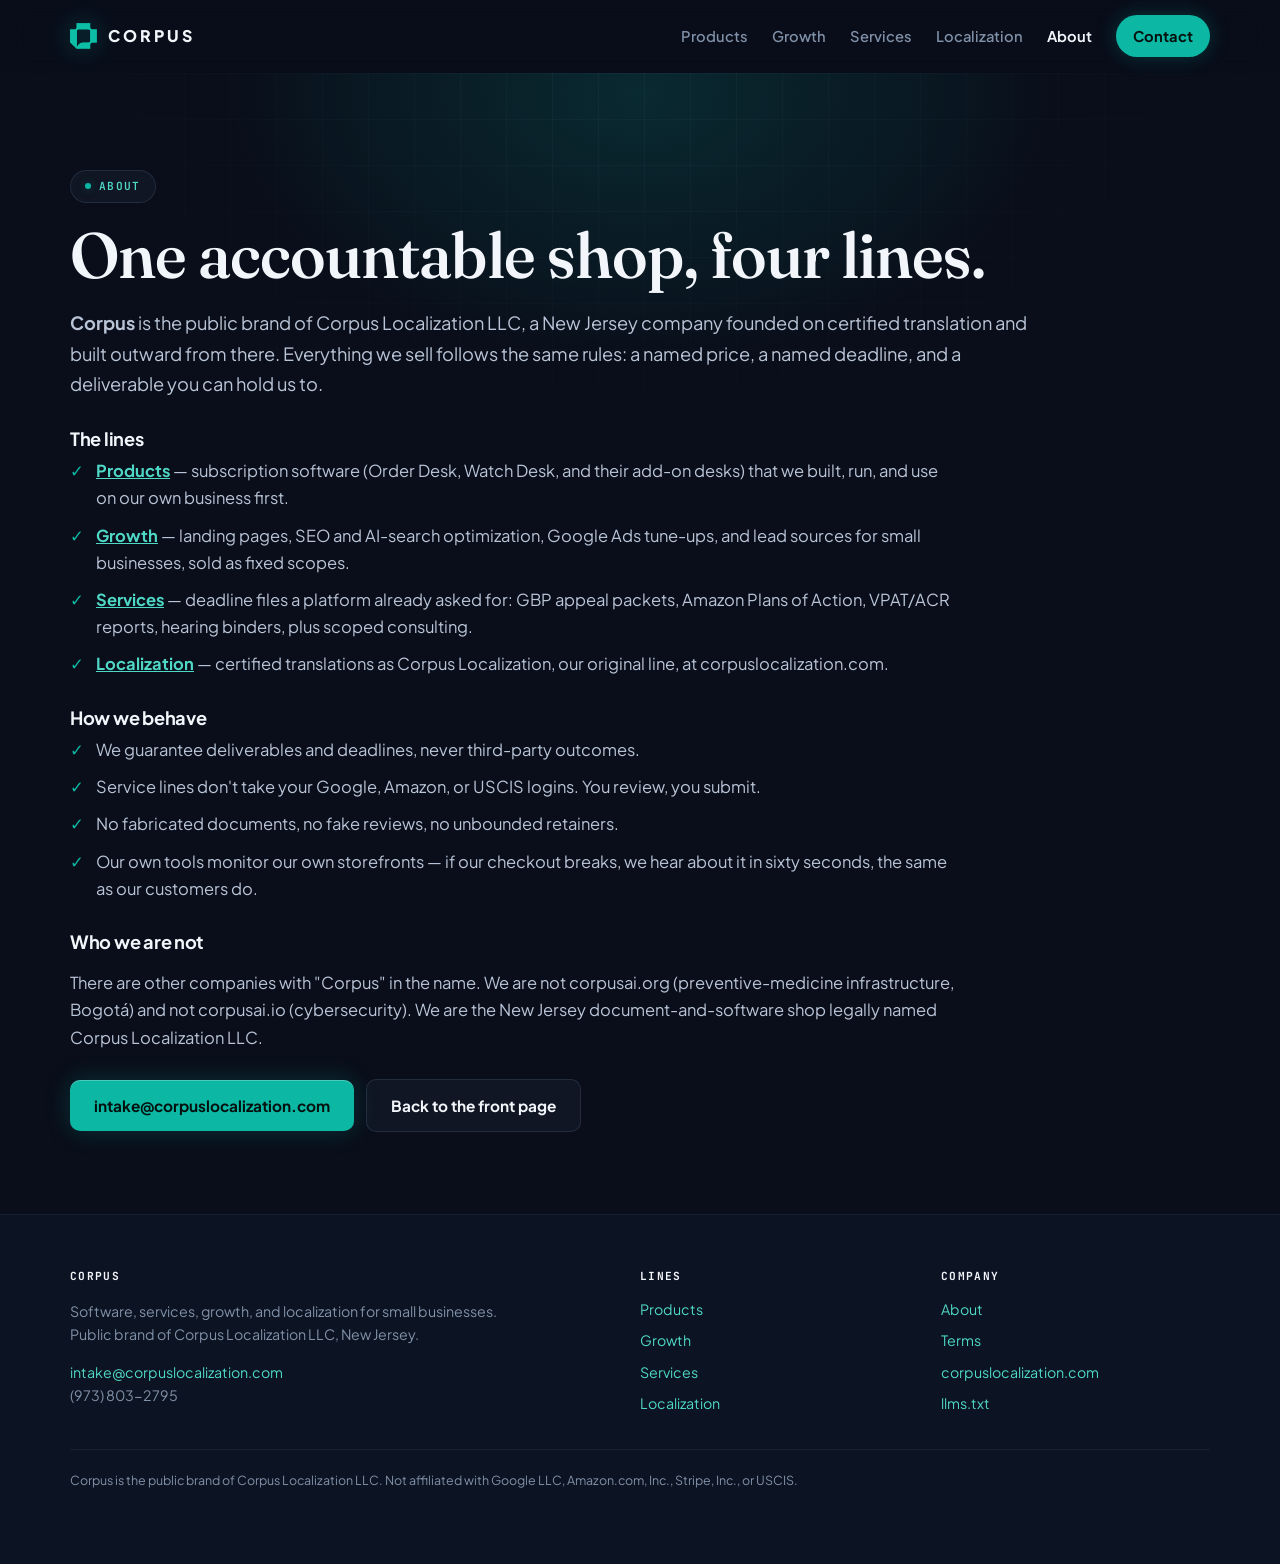
==== commit 58f0db78: "v7: dark product-cinematic redesign (app-window hero, bento, spotlight, mono accents)" ====
--- a/about.html
+++ b/about.html
@@ -14,9 +14,9 @@
   <meta property="og:site_name" content="Corpus">
   <link rel="preconnect" href="https://fonts.googleapis.com">
   <link rel="preconnect" href="https://fonts.gstatic.com" crossorigin>
-  <link href="https://fonts.googleapis.com/css2?family=Fraunces:opsz,wght@9..144,500;9..144,600&family=Plus+Jakarta+Sans:wght@400;500;600;700;800&display=swap" rel="stylesheet">
+  <link href="https://fonts.googleapis.com/css2?family=Fraunces:opsz,wght@9..144,500;9..144,600&family=Plus+Jakarta+Sans:wght@400;500;600;700;800&family=JetBrains+Mono:wght@500;700&display=swap" rel="stylesheet">
   <link rel="icon" type="image/png" href="corpus-mark.png">
-  <link rel="stylesheet" href="styles.css?v=6">
+  <link rel="stylesheet" href="styles.css?v=7">
 </head>
 <body>
   <header class="top">
--- a/styles.css
+++ b/styles.css
@@ -1,17 +1,23 @@
 :root {
-  --ink: #0F172A;
-  --body: #334155;
-  --muted: #64748b;
-  --bg: #ffffff;
-  --soft: #f4f9f8;
-  --line: #e2e8f0;
+  --bg: #090e1a;
+  --bg-2: #0c1322;
+  --panel: rgba(148, 178, 215, 0.05);
+  --panel-2: rgba(148, 178, 215, 0.085);
+  --line: rgba(148, 178, 215, 0.14);
+  --line-soft: rgba(148, 178, 215, 0.08);
+  --ink: #f2f6fb;
+  --body: #b9c4d6;
+  --muted: #8091a8;
   --accent: #0cb8a4;
-  --accent-2: #0aa392;
-  --accent-ink: #0b8578;
-  --accent-soft: #e6f7f4;
-  --good: #0aa392;
+  --accent-2: #10cfb8;
+  --accent-ink: #4fd8c6;
+  --accent-soft: rgba(12, 184, 164, 0.12);
+  --glow: rgba(12, 184, 164, 0.35);
+  --good: #10cfb8;
+  --warn: #f5b64c;
   --font: "Plus Jakarta Sans", "Segoe UI", system-ui, -apple-system, sans-serif;
   --display: "Fraunces", Georgia, serif;
+  --mono: "JetBrains Mono", ui-monospace, "SF Mono", Menlo, monospace;
 }
 * { box-sizing: border-box; }
 html { scroll-behavior: smooth; }
@@ -21,359 +27,407 @@
   background: var(--bg);
   font-family: var(--font);
   font-size: 16.5px;
-  line-height: 1.6;
+  line-height: 1.65;
   -webkit-font-smoothing: antialiased;
 }
-.wrap { width: min(1120px, calc(100% - 40px)); margin: 0 auto; }
+::selection { background: rgba(12,184,164,.3); color: #fff; }
+.wrap { width: min(1140px, calc(100% - 40px)); margin: 0 auto; }
 
 /* ---------- nav ---------- */
 .top {
-  position: sticky; top: 0; z-index: 10;
-  background: rgba(255,255,255,.86);
-  backdrop-filter: blur(10px);
-  border-bottom: 1px solid var(--line);
-}
-.bar { display: flex; align-items: center; justify-content: space-between; gap: 20px; padding: 14px 0; }
+  position: sticky; top: 0; z-index: 40;
+  background: rgba(9, 14, 26, 0.7);
+  backdrop-filter: blur(14px);
+  -webkit-backdrop-filter: blur(14px);
+  border-bottom: 1px solid transparent;
+  transition: border-color .25s ease, background .25s ease;
+}
+.top.scrolled { border-bottom-color: var(--line-soft); background: rgba(9, 14, 26, 0.85); }
+.bar { display: flex; align-items: center; justify-content: space-between; gap: 20px; padding: 15px 0; }
 .brand {
   display: inline-flex; align-items: center; gap: 11px;
   color: var(--ink); text-decoration: none;
-  font-weight: 800; font-size: 1.02rem; letter-spacing: .16em;
-}
-.brand-mark { height: 26px; width: auto; display: block; }
-.brand .dot { display: none; }
-.brand-tag {
-  font-size: .68rem; font-weight: 600; letter-spacing: .09em;
-  text-transform: uppercase; color: var(--muted);
-}
-nav { display: flex; gap: 22px; align-items: center; flex-wrap: wrap; }
-nav a { color: var(--muted); text-decoration: none; font-size: .93rem; font-weight: 500; }
+  font-weight: 800; font-size: 1.0rem; letter-spacing: .18em;
+}
+.brand-mark { height: 26px; width: auto; display: block; filter: drop-shadow(0 0 12px rgba(12,184,164,.4)); }
+nav { display: flex; gap: 24px; align-items: center; flex-wrap: wrap; }
+nav a { color: var(--muted); text-decoration: none; font-size: .92rem; font-weight: 550; transition: color .15s ease; }
 nav a:hover { color: var(--ink); }
 nav a.active { color: var(--ink); font-weight: 650; }
 .nav-cta {
-  background: var(--accent); color: #fff !important;
-  padding: 8px 16px; border-radius: 8px; font-weight: 600 !important;
-}
-.nav-cta:hover { background: var(--accent-2); }
-
-/* ---------- hero ---------- */
-.hero {
-  padding: 84px 0 72px;
-  background:
-    radial-gradient(1100px 420px at 78% -10%, var(--accent-soft), transparent 65%),
-    linear-gradient(180deg, #fbfcfe 0%, var(--bg) 100%);
+  background: var(--accent); color: #04110e !important;
+  padding: 9px 17px; border-radius: 99px; font-weight: 700 !important;
+  box-shadow: 0 0 20px rgba(12,184,164,.25);
+  transition: background .15s ease, box-shadow .15s ease;
+}
+.nav-cta:hover { background: var(--accent-2); box-shadow: 0 0 28px rgba(12,184,164,.4); }
+
+/* ---------- type ---------- */
+h1, h2, h3 { color: var(--ink); line-height: 1.12; letter-spacing: -0.015em; margin: 0 0 16px; }
+h1, h2 { font-family: var(--display); font-weight: 550; }
+h1 { font-size: clamp(2.4rem, 5.4vw, 4rem); max-width: 22ch; }
+h2 { font-size: clamp(1.55rem, 2.8vw, 2.2rem); }
+h3 { font-size: 1.14rem; font-weight: 700; }
+h1 .grad, h2 .grad {
+  background: linear-gradient(100deg, var(--accent-2), #7ce7d8 55%, var(--accent));
+  -webkit-background-clip: text; background-clip: text; color: transparent;
+}
+.lede { font-size: 1.14rem; max-width: 64ch; color: var(--body); }
+.fine { color: var(--muted); font-size: .84rem; max-width: 80ch; }
+.eyebrow, .kicker {
+  display: inline-flex; align-items: center; gap: 8px;
+  text-transform: uppercase; letter-spacing: .12em;
+  font-family: var(--mono); font-size: .7rem; font-weight: 600;
+  color: var(--accent-ink);
+  margin: 0 0 16px;
 }
 .eyebrow {
-  display: inline-block;
-  text-transform: uppercase; letter-spacing: .1em;
-  font-size: .74rem; font-weight: 700; color: var(--accent-ink);
-  background: var(--accent-soft);
-  padding: 5px 12px; border-radius: 999px;
-  margin: 0 0 18px;
-}
-h1, h2, h3 { color: var(--ink); line-height: 1.15; letter-spacing: -0.02em; margin: 0 0 16px; }
-h1, h2 { font-family: var(--display); font-weight: 600; letter-spacing: -0.01em; }
-h1 { font-size: clamp(2.2rem, 4.6vw, 3.35rem); font-weight: 600; max-width: 21ch; }
-h2 { font-size: clamp(1.5rem, 2.6vw, 2rem); font-weight: 600; }
-h3 { font-size: 1.18rem; font-weight: 700; }
-.lede { font-size: 1.16rem; max-width: 62ch; color: var(--body); }
-.cta-row { display: flex; gap: 12px; flex-wrap: wrap; margin: 28px 0 18px; }
+  border: 1px solid var(--line); border-radius: 999px;
+  padding: 6px 14px; background: var(--panel);
+}
+.eyebrow::before, .kicker::before { content: ""; width: 6px; height: 6px; border-radius: 50%; background: var(--accent); box-shadow: 0 0 8px var(--glow); }
+
+/* ---------- buttons ---------- */
+.cta-row { display: flex; gap: 12px; flex-wrap: wrap; margin: 28px 0 18px; align-items: center; }
 .btn {
   display: inline-block;
-  background: var(--accent); color: #fff;
+  background: var(--accent); color: #04110e;
   text-decoration: none;
-  padding: 13px 22px; border-radius: 9px;
-  font-weight: 650; font-size: .98rem;
-  box-shadow: 0 1px 2px rgba(14,19,32,.12);
-  transition: background .15s ease, transform .1s ease;
-}
-.btn:hover { background: var(--accent-2); transform: translateY(-1px); }
+  padding: 13px 24px; border-radius: 10px;
+  font-weight: 700; font-size: .96rem;
+  box-shadow: 0 0 24px rgba(12,184,164,.22), inset 0 1px 0 rgba(255,255,255,.25);
+  transition: background .15s ease, transform .12s ease, box-shadow .15s ease;
+}
+.btn:hover { background: var(--accent-2); transform: translateY(-1px); box-shadow: 0 0 34px rgba(12,184,164,.35), inset 0 1px 0 rgba(255,255,255,.25); }
 .btn.ghost {
-  background: #fff; color: var(--ink);
+  background: var(--panel); color: var(--ink);
   border: 1px solid var(--line); box-shadow: none;
 }
-.btn.ghost:hover { border-color: var(--accent); color: var(--accent-ink); background: #fff; }
-.btn.subscribe { background: var(--ink); }
-.btn.subscribe:hover { background: #1e2c49; }
-.fine { color: var(--muted); font-size: .85rem; max-width: 78ch; }
+.btn.ghost:hover { border-color: var(--accent); color: var(--accent-ink); background: var(--panel-2); }
+.btn.subscribe { background: var(--accent); }
 
 /* ---------- sections ---------- */
-section { padding: 64px 0; }
-section.alt { background: var(--soft); border-block: 1px solid var(--line); }
-.section-head { max-width: 66ch; margin-bottom: 34px; }
-.section-head .kicker {
-  text-transform: uppercase; letter-spacing: .1em; font-size: .74rem;
-  font-weight: 700; color: var(--accent-ink); margin: 0 0 8px;
-}
-
-/* ---------- pillar / feature cards ---------- */
-.cards { display: grid; grid-template-columns: repeat(3, 1fr); gap: 20px; margin: 8px 0; }
+section { padding: 76px 0; position: relative; }
+section.alt { background: var(--bg-2); border-block: 1px solid var(--line-soft); }
+.section-head { max-width: 68ch; margin-bottom: 40px; }
+.section-head p { color: var(--body); }
+
+/* ---------- hero ---------- */
+.hero { padding: 96px 0 64px; position: relative; overflow: hidden; }
+.hero .wrap { position: relative; z-index: 2; }
+.hero::before {
+  content: ""; position: absolute; left: 50%; top: -340px; transform: translateX(-50%);
+  width: 1100px; height: 720px; border-radius: 50%;
+  background: radial-gradient(closest-side, rgba(12,184,164,.16), rgba(12,184,164,.05) 55%, transparent 75%);
+  animation: breathe 9s ease-in-out infinite alternate;
+  pointer-events: none;
+}
+.hero::after {
+  content: ""; position: absolute; inset: 0;
+  background-image: linear-gradient(rgba(148,178,215,.05) 1px, transparent 1px),
+                    linear-gradient(90deg, rgba(148,178,215,.05) 1px, transparent 1px);
+  background-size: 46px 46px;
+  mask-image: radial-gradient(900px 560px at 50% 0%, #000, transparent 78%);
+  pointer-events: none;
+}
+@keyframes breathe { from { opacity: .75; transform: translateX(-50%) scale(1); } to { opacity: 1; transform: translateX(-50%) scale(1.06); } }
+.hero-center { text-align: center; display: flex; flex-direction: column; align-items: center; }
+.hero-center .lede { margin-inline: auto; }
+.hero-center .cta-row { justify-content: center; }
+
+/* ---------- app window mock ---------- */
+.appwin-holder { position: relative; margin: 54px auto 0; width: min(980px, 100%); }
+.appwin-holder::before {
+  content: ""; position: absolute; inset: 8% -6% -12% -6%;
+  background: radial-gradient(closest-side, rgba(12,184,164,.18), transparent 70%);
+  filter: blur(30px); pointer-events: none;
+}
+.appwin {
+  position: relative;
+  background: linear-gradient(180deg, #0e1626, #0b1220);
+  border: 1px solid var(--line);
+  border-radius: 16px;
+  box-shadow: 0 40px 90px rgba(0,0,0,.5), inset 0 1px 0 rgba(255,255,255,.06);
+  overflow: hidden;
+  text-align: left;
+}
+.appwin .chrome {
+  display: flex; align-items: center; gap: 8px;
+  padding: 12px 16px; border-bottom: 1px solid var(--line-soft);
+  background: rgba(148,178,215,.04);
+}
+.appwin .chrome i { width: 11px; height: 11px; border-radius: 50%; background: rgba(148,178,215,.18); }
+.appwin .chrome .url {
+  margin-left: 12px; flex: 1; max-width: 340px;
+  font-family: var(--mono); font-size: .72rem; color: var(--muted);
+  background: rgba(9,14,26,.7); border: 1px solid var(--line-soft);
+  border-radius: 7px; padding: 5px 12px; white-space: nowrap; overflow: hidden;
+}
+.appwin .lay { display: grid; grid-template-columns: 200px 1fr; min-height: 360px; }
+.appwin .side { border-right: 1px solid var(--line-soft); padding: 18px 0; background: rgba(9,14,26,.5); }
+.appwin .side a {
+  display: block; padding: 8px 20px; color: var(--muted);
+  font-size: .8rem; font-weight: 600; text-decoration: none;
+}
+.appwin .side a.on { color: var(--ink); background: var(--accent-soft); border-right: 2px solid var(--accent); }
+.appwin .main2 { padding: 20px; display: grid; gap: 14px; align-content: start; }
+.kpis { display: grid; grid-template-columns: repeat(3, 1fr); gap: 12px; }
+.kpi {
+  border: 1px solid var(--line-soft); border-radius: 11px; padding: 12px 14px;
+  background: rgba(148,178,215,.03);
+}
+.kpi small { display: block; font-family: var(--mono); font-size: .62rem; letter-spacing: .1em; text-transform: uppercase; color: var(--muted); margin-bottom: 4px; }
+.kpi b { font-family: var(--mono); font-weight: 700; font-size: 1.15rem; color: var(--ink); }
+.kpi b em { font-style: normal; color: var(--accent-ink); font-size: .72rem; margin-left: 6px; }
+.spark { width: 100%; height: 46px; display: block; }
+.spark polyline { fill: none; stroke: var(--accent); stroke-width: 2; stroke-linecap: round;
+  stroke-dasharray: 400; stroke-dashoffset: 400; animation: draw 2.4s .6s ease-out forwards; }
+@keyframes draw { to { stroke-dashoffset: 0; } }
+.alertline {
+  display: flex; align-items: center; gap: 10px;
+  background: rgba(148,178,215,.04); border: 1px solid var(--line-soft); border-radius: 10px;
+  padding: 10px 14px; color: var(--body); font-size: .84rem;
+}
+.alertline .pulse {
+  width: 9px; height: 9px; border-radius: 50%; background: var(--accent); flex: none;
+  box-shadow: 0 0 0 0 rgba(12,184,164,.5); animation: pulse 2.2s ease-out infinite;
+}
+.alertline.warn .pulse { background: var(--warn); box-shadow: 0 0 0 0 rgba(245,182,76,.4); animation-delay: 1.1s; }
+.alertline small { color: var(--muted); margin-left: auto; white-space: nowrap; font-family: var(--mono); font-size: .68rem; }
+@keyframes pulse { 0% { box-shadow: 0 0 0 0 rgba(12,184,164,.5);} 70% { box-shadow: 0 0 0 11px rgba(12,184,164,0);} 100% { box-shadow: 0 0 0 0 rgba(12,184,164,0);} }
+
+/* ---------- ticker ---------- */
+.ticker { border-block: 1px solid var(--line-soft); background: var(--bg-2); overflow: hidden; padding: 13px 0; }
+.ticker-track { display: flex; gap: 48px; width: max-content; animation: ticker 38s linear infinite; }
+.ticker span { white-space: nowrap; font-family: var(--mono); font-size: .74rem; font-weight: 500; color: var(--muted); letter-spacing: .04em; }
+.ticker b { color: var(--accent-ink); font-weight: 700; }
+@keyframes ticker { from { transform: translateX(0); } to { transform: translateX(-50%); } }
+
+/* ---------- bento ---------- */
+.bento { display: grid; grid-template-columns: repeat(6, 1fr); gap: 16px; }
+.b-card {
+  position: relative; overflow: hidden;
+  grid-column: span 2;
+  background: var(--panel);
+  border: 1px solid var(--line);
+  border-radius: 18px;
+  padding: 26px;
+  text-decoration: none; color: var(--body);
+  transition: border-color .2s ease, transform .15s ease;
+}
+.b-card:hover { border-color: rgba(12,184,164,.45); transform: translateY(-2px); }
+.b-card::before {
+  content: ""; position: absolute; inset: 0; pointer-events: none; opacity: 0;
+  background: radial-gradient(420px circle at var(--mx, 50%) var(--my, 50%), rgba(12,184,164,.12), transparent 65%);
+  transition: opacity .25s ease;
+}
+.b-card:hover::before { opacity: 1; }
+.b-card.w3 { grid-column: span 3; }
+.b-card.w4 { grid-column: span 4; }
+.b-card.w6 { grid-column: span 6; }
+.b-card h3 { margin: 0 0 8px; }
+.b-card p { margin: 0; font-size: .93rem; }
+.b-card .meta { display: block; font-family: var(--mono); font-size: .66rem; letter-spacing: .12em; text-transform: uppercase; color: var(--accent-ink); margin-bottom: 12px; }
+.b-card .go { display: inline-block; margin-top: 14px; font-weight: 650; color: var(--accent-ink); font-size: .9rem; }
+.b-visual { margin-top: 18px; }
+.slatimer { display: flex; align-items: center; gap: 16px; }
+.ring { transform: rotate(-90deg); }
+.ring .track { fill: none; stroke: var(--line); stroke-width: 6; }
+.ring .val { fill: none; stroke: var(--accent); stroke-width: 6; stroke-linecap: round;
+  stroke-dasharray: 176; stroke-dashoffset: 176; animation: ringfill 2s 0.4s ease-out forwards; }
+@keyframes ringfill { to { stroke-dashoffset: 44; } }
+.slatimer b { font-family: var(--mono); color: var(--ink); font-size: 1.3rem; display: block; }
+.slatimer span { font-size: .8rem; color: var(--muted); }
+.gridcells { display: grid; grid-template-columns: repeat(7, 1fr); gap: 5px; }
+.gridcells i { aspect-ratio: 1; border-radius: 4px; background: var(--accent); display: block; }
+.gridcells i.c2 { opacity: .66; } .gridcells i.c3 { opacity: .4; }
+.gridcells i.c4 { opacity: .22; } .gridcells i.c5 { opacity: .1; }
+.langchips { display: flex; flex-wrap: wrap; gap: 7px; }
+.langchips span { font-family: var(--mono); font-size: .68rem; color: var(--body); border: 1px solid var(--line); background: rgba(148,178,215,.04); border-radius: 99px; padding: 4px 11px; }
+
+/* ---------- cards (inner pages) ---------- */
+.cards { display: grid; grid-template-columns: repeat(3, 1fr); gap: 18px; margin: 8px 0; }
 .cards.two { grid-template-columns: repeat(2, 1fr); }
 .card {
+  position: relative; overflow: hidden;
   display: flex; flex-direction: column;
-  background: #fff;
-  border: 1px solid var(--line); border-radius: 14px;
-  padding: 26px 26px 24px;
-  text-decoration: none; color: inherit;
-  transition: border-color .15s ease, box-shadow .15s ease, transform .12s ease;
-}
-a.card:hover, .card.hover:hover {
-  border-color: var(--accent);
-  box-shadow: 0 10px 30px rgba(24,40,90,.08);
-  transform: translateY(-2px);
-}
+  background: var(--panel);
+  border: 1px solid var(--line); border-radius: 16px;
+  padding: 26px;
+  text-decoration: none; color: var(--body);
+  transition: border-color .2s ease, transform .15s ease;
+}
+a.card:hover, .card.hover:hover { border-color: rgba(12,184,164,.45); transform: translateY(-2px); }
+.card::before {
+  content: ""; position: absolute; inset: 0; pointer-events: none; opacity: 0;
+  background: radial-gradient(420px circle at var(--mx, 50%) var(--my, 50%), rgba(12,184,164,.1), transparent 65%);
+  transition: opacity .25s ease;
+}
+.card:hover::before { opacity: 1; }
 .card .meta {
-  font-size: .82rem; color: var(--accent-ink); font-weight: 700;
-  text-transform: uppercase; letter-spacing: .06em; margin: 0 0 10px;
-}
-.card p { margin: 0 0 16px; flex: 1; }
-.card .go { font-weight: 650; color: var(--accent-ink); font-size: .95rem; }
+  font-family: var(--mono); font-size: .68rem; color: var(--accent-ink); font-weight: 600;
+  text-transform: uppercase; letter-spacing: .1em; margin: 0 0 10px;
+}
+.card p { margin: 0 0 16px; flex: 1; font-size: .95rem; }
+.card .go { font-weight: 650; color: var(--accent-ink); font-size: .92rem; }
 
 /* ---------- pricing ---------- */
-.pricing { display: grid; grid-template-columns: repeat(2, 1fr); gap: 22px; margin: 8px 0; }
+.pricing { display: grid; grid-template-columns: repeat(2, 1fr); gap: 20px; margin: 8px 0; }
 .price-card {
-  background: #fff; border: 1px solid var(--line); border-radius: 16px;
-  padding: 30px; display: flex; flex-direction: column;
-  box-shadow: 0 1px 3px rgba(14,19,32,.05);
-}
-.price-card.featured { border-color: var(--accent); box-shadow: 0 12px 34px rgba(24,40,90,.10); }
+  position: relative;
+  background: var(--panel); border: 1px solid var(--line); border-radius: 18px;
+  padding: 32px; display: flex; flex-direction: column;
+}
+.price-card.featured {
+  border-color: rgba(12,184,164,.5);
+  background: linear-gradient(180deg, rgba(12,184,164,.08), var(--panel) 40%);
+  box-shadow: 0 24px 60px rgba(0,0,0,.35);
+}
 .price-card .plan { font-weight: 750; color: var(--ink); font-size: 1.15rem; margin: 0 0 4px; }
-.price-card .for { color: var(--muted); font-size: .9rem; margin: 0 0 18px; }
-.price { color: var(--ink); font-weight: 800; font-size: 2.3rem; letter-spacing: -0.03em; margin: 0; }
-.price small { font-size: 1rem; font-weight: 600; color: var(--muted); letter-spacing: 0; }
-.price-note { color: var(--muted); font-size: .85rem; margin: 4px 0 20px; }
+.price-card .for { color: var(--muted); font-size: .89rem; margin: 0 0 18px; }
+.price { font-family: var(--mono); color: var(--ink); font-weight: 700; font-size: 2.2rem; letter-spacing: -0.03em; margin: 0; }
+.price small { font-size: .95rem; font-weight: 500; color: var(--muted); letter-spacing: 0; }
+.price-note { color: var(--muted); font-size: .84rem; margin: 4px 0 20px; }
 ul.checks { list-style: none; padding: 0; margin: 0 0 24px; }
 ul.checks li { padding-left: 26px; position: relative; margin: 0 0 10px; }
-ul.checks li::before {
-  content: "✓"; position: absolute; left: 0; top: 0;
-  color: var(--good); font-weight: 800;
-}
+ul.checks li::before { content: "✓"; position: absolute; left: 0; top: 0; color: var(--accent); font-weight: 800; }
 .price-card .cta-row { margin: auto 0 0; }
 
 /* ---------- add-on table ---------- */
-.addons { width: 100%; border-collapse: collapse; background: #fff; border: 1px solid var(--line); border-radius: 12px; overflow: hidden; }
-.addons th, .addons td { text-align: left; padding: 14px 18px; border-bottom: 1px solid var(--line); font-size: .95rem; vertical-align: top; }
-.addons th { background: var(--soft); color: var(--ink); font-size: .82rem; text-transform: uppercase; letter-spacing: .06em; }
+.table-scroll { overflow-x: auto; border-radius: 14px; border: 1px solid var(--line); }
+.addons { width: 100%; border-collapse: collapse; background: var(--panel); font-size: .93rem; }
+.addons th, .addons td { text-align: left; padding: 14px 18px; border-bottom: 1px solid var(--line-soft); vertical-align: top; }
+.addons th { background: rgba(148,178,215,.06); color: var(--ink); font-family: var(--mono); font-size: .68rem; text-transform: uppercase; letter-spacing: .1em; }
 .addons tr:last-child td { border-bottom: 0; }
 .addons .sku { font-weight: 650; color: var(--ink); white-space: nowrap; }
-.addons .p { font-weight: 700; color: var(--ink); white-space: nowrap; }
+.addons .p { font-family: var(--mono); font-weight: 700; color: var(--ink); white-space: nowrap; }
 .addons a.buy { color: var(--accent-ink); font-weight: 650; text-decoration: none; white-space: nowrap; }
 .addons a.buy:hover { text-decoration: underline; }
-.table-scroll { overflow-x: auto; border-radius: 12px; }
-
-/* ---------- trust strip ---------- */
+
+/* ---------- stats / trust / steps ---------- */
+.stats { display: grid; grid-template-columns: repeat(4,1fr); gap: 20px; }
+.stat { border-top: 2px solid var(--accent); padding-top: 16px; }
+.stat b { display: block; font-family: var(--mono); font-weight: 700; font-size: 2rem; color: var(--ink); letter-spacing: -0.02em; }
+.stat span { color: var(--muted); font-size: .87rem; }
 .trust { display: grid; grid-template-columns: repeat(4, 1fr); gap: 18px; }
-.trust div { border-left: 3px solid var(--accent); padding-left: 14px; }
-.trust strong { display: block; color: var(--ink); font-size: 1.02rem; }
-.trust span { color: var(--muted); font-size: .88rem; }
+.trust div { border-left: 2px solid var(--accent); padding-left: 14px; }
+.trust strong { display: block; color: var(--ink); font-size: 1rem; }
+.trust span { color: var(--muted); font-size: .87rem; }
+.steps { counter-reset: step; display: grid; grid-template-columns: repeat(3,1fr); gap: 28px; }
+.steps .step { counter-increment: step; position: relative; padding-left: 58px; }
+.steps .step::before {
+  content: counter(step, decimal-leading-zero);
+  position: absolute; left: 0; top: 2px;
+  font-family: var(--mono); font-weight: 700; font-size: 1.3rem; color: var(--accent-ink);
+}
 
 /* ---------- faq / article ---------- */
-details { border-bottom: 1px solid var(--line); padding: 14px 0; }
+details { border-bottom: 1px solid var(--line-soft); padding: 15px 0; }
 summary { cursor: pointer; font-weight: 650; color: var(--ink); }
-details p { margin: 10px 0 0; max-width: 72ch; }
+summary:hover { color: var(--accent-ink); }
+details p { margin: 10px 0 0; max-width: 74ch; }
+details a, .card a, .section-head a, .lede a, main p a, main li a { color: var(--accent-ink); }
 .article h1 { max-width: 30ch; }
-.article p, .article li { max-width: 72ch; }
+.article p, .article li { max-width: 74ch; }
 .article h3 { margin: 30px 0 8px; }
 ul.no { padding-left: 1.1rem; }
-ul.no li { margin: 0 0 10px; max-width: 72ch; }
+ul.no li { margin: 0 0 10px; max-width: 74ch; }
+code { font-family: var(--mono); font-size: .85em; background: var(--panel-2); border: 1px solid var(--line-soft); border-radius: 5px; padding: 1px 6px; color: var(--accent-ink); }
+
+/* ---------- cta band ---------- */
+.cta-band {
+  position: relative; overflow: hidden;
+  background: linear-gradient(120deg, #0d1626 0%, #0e2233 55%, #0c3730 100%);
+  border: 1px solid var(--line);
+  border-radius: 22px; padding: 56px; color: var(--body);
+}
+.cta-band::after {
+  content: ""; position: absolute; right: -90px; top: -90px; width: 420px; height: 420px; border-radius: 50%;
+  background: radial-gradient(circle, rgba(12,184,164,.3), transparent 65%);
+}
+.cta-band h2 { max-width: 24ch; }
+.cta-band p { max-width: 60ch; }
+
+/* ---------- console (compact feed) ---------- */
+.console { background: var(--bg-2); border: 1px solid var(--line); border-radius: 16px; overflow: hidden; font-size: .84rem; }
+.console .bar { display: flex; align-items: center; gap: 8px; padding: 11px 16px; background: rgba(148,178,215,.04); border-bottom: 1px solid var(--line-soft); }
+.console .dot2 { width: 10px; height: 10px; border-radius: 50%; background: rgba(148,178,215,.18); }
+.console .bar span { color: var(--muted); font-family: var(--mono); font-size: .68rem; letter-spacing: .08em; margin-left: 6px; }
+.console .body2 { padding: 16px; display: grid; gap: 10px; }
+.console .meter { height: 6px; border-radius: 99px; background: var(--line-soft); overflow: hidden; }
+.console .meter i { display: block; height: 100%; width: 0; border-radius: 99px; background: linear-gradient(90deg, var(--accent), #6fe3d3); animation: fill 2.4s .5s ease-out forwards; }
+@keyframes fill { to { width: 86%; } }
+
+/* ---------- quiz funnel (/check) ---------- */
+.skip { position: absolute; left: -999px; top: 12px; }
+.skip:focus { left: 12px; z-index: 60; background: var(--bg-2); color: var(--ink); padding: 8px 12px; border-radius: 6px; }
+.funnel-hero { min-height: calc(100svh - 64px); display: grid; align-content: center; }
+.brand-hero { font-family: var(--display); font-weight: 550; font-size: clamp(1.9rem, 5vw, 2.8rem); color: var(--ink); letter-spacing: -0.02em; margin: 0 0 18px; max-width: 14ch; line-height: 1.05; }
+.funnel-hero h1 { font-size: clamp(1.35rem, 3.2vw, 1.85rem); max-width: 24ch; font-family: var(--font); font-weight: 700; }
+.quiz { padding: 28px 0 72px; min-height: 70svh; }
+.quiz-wrap { width: min(720px, calc(100% - 40px)); }
+.quiz-top { display: flex; align-items: center; justify-content: space-between; gap: 16px; margin-bottom: 22px; }
+.quiz-kicker { margin: 0; font-family: var(--mono); font-size: .7rem; font-weight: 600; letter-spacing: .1em; text-transform: uppercase; color: var(--accent-ink); }
+.progress { flex: 1; max-width: 160px; height: 4px; border-radius: 99px; background: var(--line-soft); overflow: hidden; margin-left: auto; }
+.progress > i { display: block; height: 100%; width: 0; background: var(--accent); transition: width .3s ease; }
+.quiz .step h2 { margin-bottom: 6px; }
+.hint { color: var(--muted); margin: 0 0 18px; }
+.options { display: grid; gap: 10px; }
+.options button {
+  text-align: left; font: inherit; color: var(--ink);
+  background: var(--panel); border: 1px solid var(--line); border-radius: 12px;
+  padding: 14px 18px; cursor: pointer;
+  transition: border-color .15s ease, background .15s ease;
+}
+.options button:hover { border-color: var(--accent); background: var(--panel-2); }
+.quiz .fine { margin-top: 22px; }
+.result-card { background: var(--panel); border: 1px solid var(--line); border-radius: 16px; padding: 26px; }
 
 /* ---------- footer ---------- */
-footer { padding: 44px 0 56px; color: var(--muted); font-size: .88rem; border-top: 1px solid var(--line); background: var(--soft); }
+footer { padding: 52px 0 60px; color: var(--muted); font-size: .89rem; border-top: 1px solid var(--line-soft); background: var(--bg-2); }
 footer a { color: var(--accent-ink); text-decoration: none; }
 footer a:hover { text-decoration: underline; }
-footer .cols { display: grid; grid-template-columns: 2fr 1fr 1fr; gap: 32px; margin-bottom: 24px; }
-footer h4 { color: var(--ink); font-size: .82rem; text-transform: uppercase; letter-spacing: .08em; margin: 0 0 12px; }
+footer .cols { display: grid; grid-template-columns: 2fr 1fr 1fr; gap: 32px; margin-bottom: 26px; }
+footer h4 { color: var(--ink); font-family: var(--mono); font-size: .7rem; text-transform: uppercase; letter-spacing: .12em; margin: 0 0 12px; }
 footer ul { list-style: none; padding: 0; margin: 0; }
 footer li { margin: 0 0 8px; }
-footer .legal { border-top: 1px solid var(--line); padding-top: 20px; font-size: .8rem; }
-
+footer .legal { border-top: 1px solid var(--line-soft); padding-top: 20px; font-size: .78rem; }
+
+/* ---------- motion ---------- */
+@media (prefers-reduced-motion: no-preference) {
+  .reveal { opacity: 0; transform: translateY(20px); transition: opacity .65s ease, transform .65s ease; }
+  .reveal.in { opacity: 1; transform: none; }
+  .reveal.d1 { transition-delay: .08s; } .reveal.d2 { transition-delay: .16s; }
+  .reveal.d3 { transition-delay: .24s; } .reveal.d4 { transition-delay: .32s; }
+}
+@media (prefers-reduced-motion: reduce) {
+  .ticker-track { animation: none; }
+  .alertline .pulse { animation: none; }
+  .console .meter i { width: 86%; animation: none; }
+  .spark polyline { animation: none; stroke-dashoffset: 0; }
+  .ring .val { animation: none; stroke-dashoffset: 44; }
+  .hero::before { animation: none; }
+}
+
+/* ---------- responsive ---------- */
+@media (max-width: 980px) {
+  .bento { grid-template-columns: repeat(2, 1fr); }
+  .b-card, .b-card.w3, .b-card.w4, .b-card.w6 { grid-column: span 2; }
+  .appwin .lay { grid-template-columns: 1fr; }
+  .appwin .side { display: none; }
+}
 @media (max-width: 920px) {
   .cards, .cards.two { grid-template-columns: 1fr; }
   .pricing { grid-template-columns: 1fr; }
-  .trust { grid-template-columns: repeat(2, 1fr); }
+  .stats, .trust { grid-template-columns: repeat(2,1fr); }
+  .steps { grid-template-columns: 1fr; }
   footer .cols { grid-template-columns: 1fr; }
   h1 { max-width: none; }
+  .cta-band { padding: 36px 24px; }
 }
 @media (max-width: 640px) {
   nav { gap: 14px; }
-  nav a:not(.nav-cta) { font-size: .88rem; }
-  .hero { padding: 56px 0 48px; }
-  .trust { grid-template-columns: 1fr; }
-}
-
-/* ---------- Meta quiz funnel (/check) ---------- */
-.skip {
-  position: absolute; left: -999px; top: 12px;
-}
-.skip:focus { left: 12px; z-index: 30; background: #fff; padding: 8px 12px; border-radius: 6px; }
-.funnel-hero { min-height: calc(100svh - 64px); display: grid; align-content: center; }
-.brand-hero {
-  font-family: var(--display);
-  font-weight: 600;
-  font-size: clamp(1.9rem, 5vw, 2.8rem);
-  color: var(--ink);
-  letter-spacing: -0.02em;
-  margin: 0 0 18px;
-  max-width: 14ch;
-  line-height: 1.05;
-}
-.funnel-hero h1 {
-  font-size: clamp(1.35rem, 3.2vw, 1.85rem);
-  max-width: 22ch;
-  font-family: var(--font);
-  font-weight: 700;
-}
-.quiz { padding: 28px 0 72px; min-height: 70svh; }
-.quiz-wrap { width: min(720px, calc(100% - 40px)); }
-.quiz-top { display: flex; align-items: center; justify-content: space-between; gap: 16px; margin-bottom: 22px; }
-.quiz-kicker {
-  margin: 0;
-  font-size: .78rem; font-weight: 700; letter-spacing: .06em;
-  text-transform: uppercase; color: var(--accent-ink);
-}
-.progress {
-  flex: 1; max-width: 160px; height: 4px; border-radius: 99px;
-  background: var(--line); overflow: hidden; margin-left: auto;
-}
-.progress > i { display: block; height: 100%; width: 0; background: var(--accent); transition: width .3s ease; }
-.step h2 { margin-bottom: 6px; }
-.hint { color: var(--muted); margin: 0 0 18px; }
-.options { display: grid; gap: 10px; }
-.option {
-  width: 100%; text-align: left; cursor: pointer;
-  border: 1px solid var(--line); background: #fff; border-radius: 12px;
-  padding: 14px 16px; font: inherit; color: var(--ink);
-  transition: border-color .15s ease, box-shadow .15s ease, transform .12s ease;
-}
-.option strong { display: block; font-weight: 750; margin-bottom: 2px; }
-.option span { color: var(--muted); font-size: .92rem; }
-.option:hover, .option:focus-visible {
-  border-color: var(--accent);
-  box-shadow: 0 0 0 3px var(--accent-soft);
-  outline: none; transform: translateY(-1px);
-}
-.result {
-  background: #fff; border: 1px solid var(--line); border-radius: 16px; padding: 24px;
-}
-.result .eyebrow {
-  display: inline-block; margin-bottom: 10px;
-}
-.summary { list-style: none; padding: 0; margin: 0 0 18px; }
-.summary li {
-  display: flex; justify-content: space-between; gap: 12px;
-  padding: 10px 0; border-bottom: 1px solid var(--line); font-size: .95rem;
-}
-.summary li span:last-child { font-weight: 650; color: var(--ink); text-align: right; }
-button.btn { border: 0; cursor: pointer; font: inherit; }
-@media (prefers-reduced-motion: reduce) {
-  .option, .progress > i, .btn { transition: none; }
-}
-
-/* ========== v6: advanced motion + visuals ========== */
-@media (prefers-reduced-motion: no-preference) {
-  .reveal { opacity: 0; transform: translateY(18px); transition: opacity .6s ease, transform .6s ease; }
-  .reveal.in { opacity: 1; transform: none; }
-  .reveal.d1 { transition-delay: .08s; } .reveal.d2 { transition-delay: .16s; }
-  .reveal.d3 { transition-delay: .24s; } .reveal.d4 { transition-delay: .32s; }
-}
-.top.scrolled { box-shadow: 0 6px 24px rgba(15,23,42,.08); }
-
-/* hero atmosphere */
-.hero { position: relative; overflow: hidden; }
-.hero .wrap { position: relative; z-index: 2; }
-.hero::before {
-  content: ""; position: absolute; inset: -20% -10% auto auto;
-  width: 720px; height: 720px; border-radius: 50%;
-  background: radial-gradient(circle at 30% 30%, rgba(12,184,164,.16), transparent 60%),
-              radial-gradient(circle at 70% 60%, rgba(15,23,42,.06), transparent 65%);
-  animation: drift 16s ease-in-out infinite alternate;
-  pointer-events: none;
-}
-.hero::after {
-  content: ""; position: absolute; inset: 0;
-  background-image: linear-gradient(rgba(15,23,42,.035) 1px, transparent 1px),
-                    linear-gradient(90deg, rgba(15,23,42,.035) 1px, transparent 1px);
-  background-size: 44px 44px;
-  mask-image: radial-gradient(720px 480px at 75% 20%, #000 0%, transparent 70%);
-  pointer-events: none;
-}
-@keyframes drift { from { transform: translate3d(0,0,0) scale(1); } to { transform: translate3d(-50px,36px,0) scale(1.07); } }
-
-.hero-grid { display: grid; grid-template-columns: minmax(0,1.05fr) minmax(0,.95fr); gap: 48px; align-items: center; }
-
-/* ticker */
-.ticker { border-block: 1px solid var(--line); background: var(--soft); overflow: hidden; padding: 12px 0; }
-.ticker-track { display: flex; gap: 44px; width: max-content; animation: ticker 36s linear infinite; }
-.ticker span { white-space: nowrap; font-size: .85rem; font-weight: 600; color: var(--muted); letter-spacing: .04em; }
-.ticker b { color: var(--accent-ink); font-weight: 700; }
-@keyframes ticker { from { transform: translateX(0); } to { transform: translateX(-50%); } }
-@media (prefers-reduced-motion: reduce) { .ticker-track { animation: none; } }
-
-/* product console mock */
-.console {
-  background: #0f1b2d;
-  border: 1px solid #1e2f47; border-radius: 16px;
-  box-shadow: 0 30px 70px rgba(15,23,42,.28);
-  overflow: hidden; font-size: .84rem;
-  transform: rotate(.6deg);
-}
-.console .bar { display: flex; align-items: center; gap: 8px; padding: 11px 16px; background: #0b1524; border-bottom: 1px solid #1e2f47; }
-.console .dot2 { width: 10px; height: 10px; border-radius: 50%; background: #243853; }
-.console .bar .dot2 { background: #243853; }
-.console .bar span { color: #7d90ac; font-size: .74rem; font-weight: 600; letter-spacing: .06em; margin-left: 6px; }
-.console .body2 { padding: 16px; display: grid; gap: 10px; }
-.alertline {
-  display: flex; align-items: center; gap: 10px;
-  background: #12233b; border: 1px solid #1e2f47; border-radius: 10px;
-  padding: 10px 14px; color: #dbe7f5;
-}
-.alertline .pulse {
-  width: 9px; height: 9px; border-radius: 50%; background: var(--accent); flex: none;
-  box-shadow: 0 0 0 0 rgba(12,184,164,.5); animation: pulse 2.2s ease-out infinite;
-}
-.alertline.ok .pulse { animation-delay: .7s; }
-.alertline.warn .pulse { background: #f5b64c; box-shadow: 0 0 0 0 rgba(245,182,76,.45); animation-delay: 1.3s; }
-.alertline small { color: #7d90ac; margin-left: auto; white-space: nowrap; }
-@keyframes pulse { 0% { box-shadow: 0 0 0 0 rgba(12,184,164,.5);} 70% { box-shadow: 0 0 0 11px rgba(12,184,164,0);} 100% { box-shadow: 0 0 0 0 rgba(12,184,164,0);} }
-.console .meter { height: 6px; border-radius: 99px; background: #1e2f47; overflow: hidden; }
-.console .meter i { display: block; height: 100%; width: 0; border-radius: 99px; background: linear-gradient(90deg, var(--accent), #56d9c6); animation: fill 2.4s .5s ease-out forwards; }
-@keyframes fill { to { width: 86%; } }
-@media (prefers-reduced-motion: reduce) { .alertline .pulse { animation: none; } .console .meter i { width: 86%; animation: none; } }
-
-/* stat band */
-.stats { display: grid; grid-template-columns: repeat(4,1fr); gap: 20px; }
-.stat { border-top: 3px solid var(--accent); padding-top: 14px; }
-.stat b { display: block; font-family: var(--display); font-weight: 600; font-size: 2rem; color: var(--ink); letter-spacing: -0.02em; }
-.stat span { color: var(--muted); font-size: .88rem; }
-
-/* CTA band */
-.cta-band {
-  background: linear-gradient(120deg, #0f172a 0%, #14283f 55%, #0e3f38 100%);
-  border-radius: 20px; padding: 52px; color: #e6eef8;
-  position: relative; overflow: hidden;
-}
-.cta-band::after {
-  content: ""; position: absolute; right: -80px; top: -80px; width: 380px; height: 380px; border-radius: 50%;
-  background: radial-gradient(circle, rgba(12,184,164,.25), transparent 65%);
-}
-.cta-band h2 { color: #fff; max-width: 24ch; }
-.cta-band p { color: #b7c6da; max-width: 58ch; }
-.cta-band .btn { background: var(--accent); }
-.cta-band .btn:hover { background: var(--accent-2); }
-.cta-band .btn.ghost { background: transparent; color: #e6eef8; border-color: #3c5674; }
-.cta-band .btn.ghost:hover { border-color: var(--accent); color: #fff; }
-
-.step { counter-increment: step; position: relative; padding-left: 58px; }
-.step::before {
-  content: counter(step, decimal-leading-zero);
-  position: absolute; left: 0; top: 2px;
-  font-family: var(--display); font-weight: 600; font-size: 1.5rem; color: var(--accent);
-}
-.steps { counter-reset: step; display: grid; grid-template-columns: repeat(3,1fr); gap: 28px; }
-
-@media (max-width: 920px) {
-  .hero-grid { grid-template-columns: 1fr; }
-  .console { transform: none; }
-  .stats { grid-template-columns: repeat(2,1fr); }
-  .steps { grid-template-columns: 1fr; }
-  .cta-band { padding: 34px 24px; }
-}
+  nav a:not(.nav-cta) { font-size: .87rem; }
+  .hero { padding: 64px 0 48px; }
+  .stats, .trust, .kpis { grid-template-columns: 1fr; }
+}
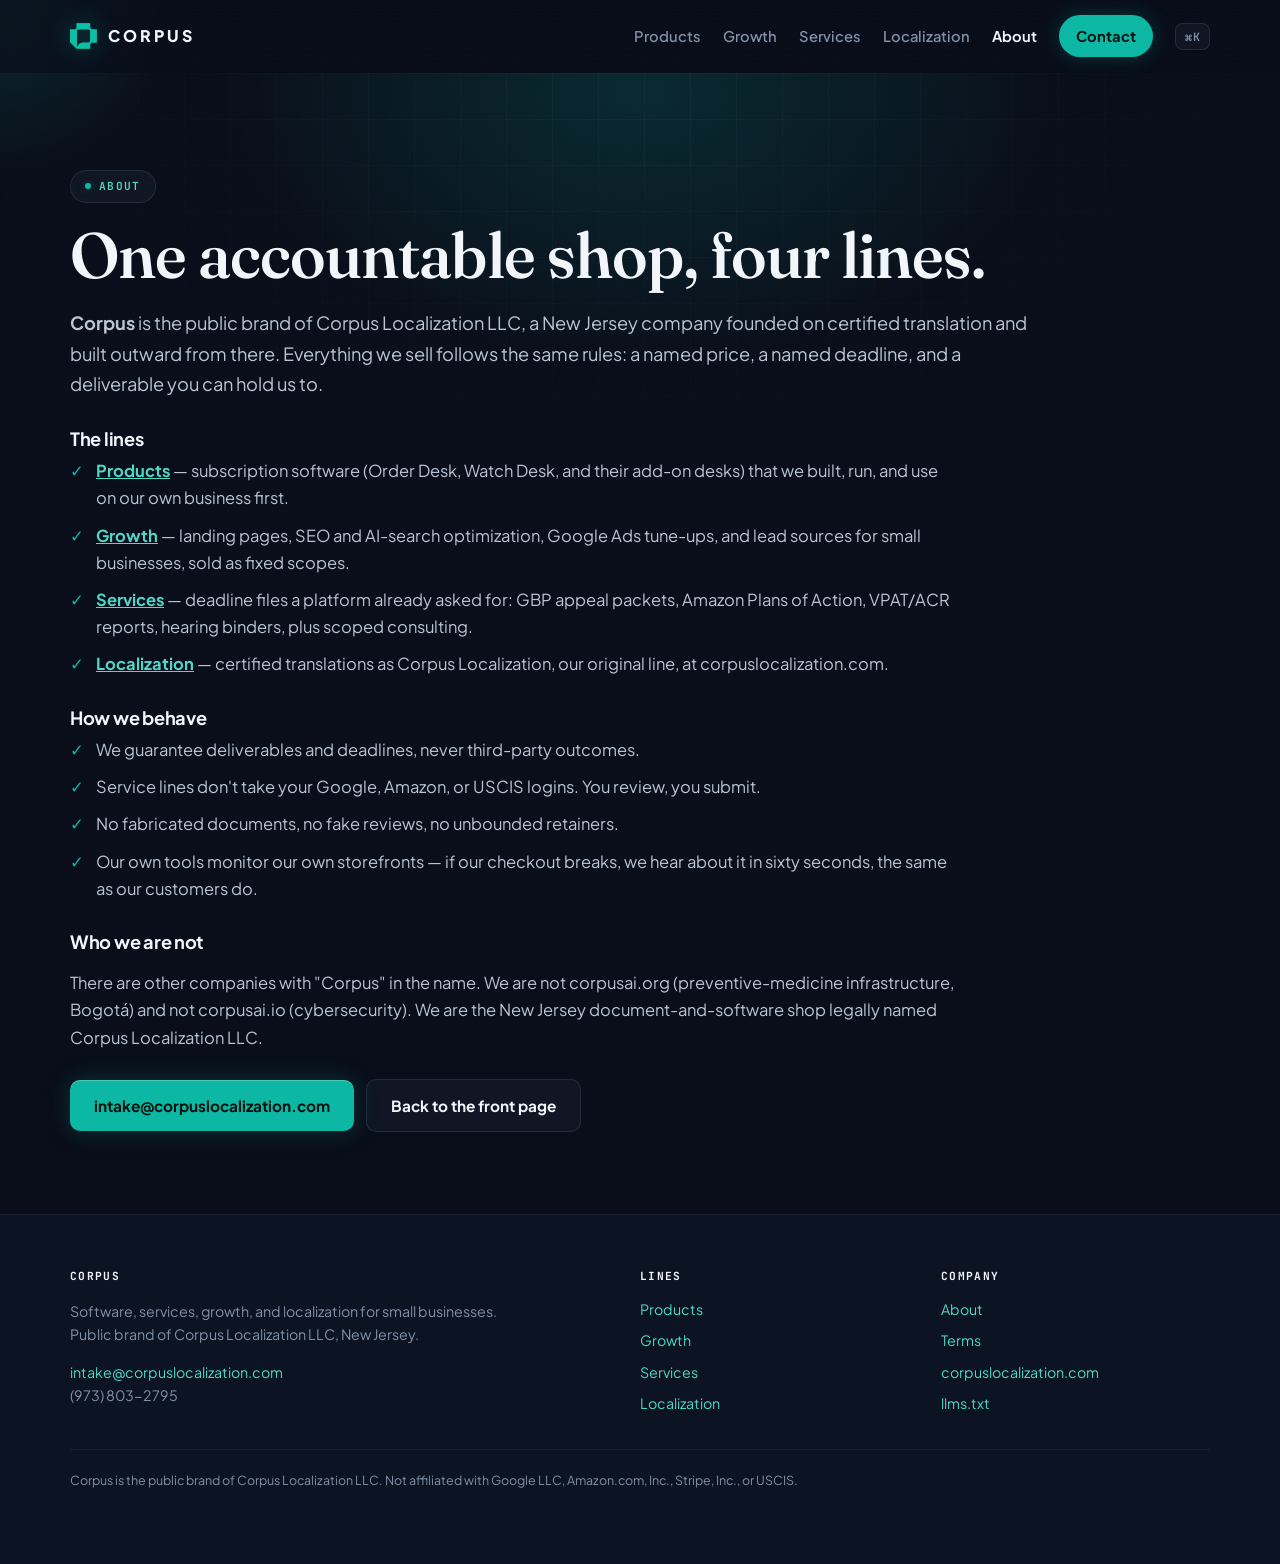
==== commit 28c2394f: "v10: interactive AI/SaaS system — Corpus OS console, command palette, neural field, aurora, magnetic" ====
--- a/about.html
+++ b/about.html
@@ -16,19 +16,23 @@
   <link rel="preconnect" href="https://fonts.gstatic.com" crossorigin>
   <link href="https://fonts.googleapis.com/css2?family=Fraunces:opsz,wght@9..144,500;9..144,600&family=Plus+Jakarta+Sans:wght@400;500;600;700;800&family=JetBrains+Mono:wght@500;700&display=swap" rel="stylesheet">
   <link rel="icon" type="image/png" href="corpus-mark.png">
-  <link rel="stylesheet" href="styles.css?v=7">
+  <meta name="theme-color" content="#090e1a">
+  <meta name="color-scheme" content="dark">
+  <link rel="stylesheet" href="styles.css?v=10">
 </head>
 <body>
   <header class="top">
     <div class="wrap bar">
       <a class="brand" href="./"><img class="brand-mark" src="corpus-mark.png" alt="Corpus" width="27" height="26">CORPUS</a>
-      <nav>
+      <button class="nav-toggle" type="button" aria-label="Open menu" aria-expanded="false" aria-controls="site-nav"><span></span><span></span></button>
+      <nav id="site-nav">
         <a href="products">Products</a>
         <a href="growth">Growth</a>
         <a href="services">Services</a>
         <a href="localization">Localization</a>
         <a class="active" href="about">About</a>
         <a class="nav-cta" href="mailto:intake@corpuslocalization.com">Contact</a>
+        <button class="nav-cmd" type="button" data-cmdk aria-label="Open command menu">⌘K</button>
       </nav>
     </div>
   </header>
@@ -97,6 +101,15 @@
       <p class="legal">Corpus is the public brand of Corpus Localization LLC. Not affiliated with Google LLC, Amazon.com, Inc., Stripe, Inc., or USCIS.</p>
     </div>
   </footer>
-  <script src="motion.js" defer></script>
+  <div class="grain" aria-hidden="true"></div>
+  <div class="pointer-glow" aria-hidden="true"></div>
+  <div class="cmdk" id="cmdk" hidden>
+    <div class="cmdk-panel" role="dialog" aria-modal="true" aria-label="Command menu">
+      <input class="cmdk-input" type="search" placeholder="Jump to a product, page, or action…" aria-label="Search">
+      <ul class="cmdk-list"></ul>
+      <p class="cmdk-hint">↑↓ to move · enter to open · esc to close</p>
+    </div>
+  </div>
+  <script src="motion.js?v=10" defer></script>
 </body>
 </html>
--- a/styles.css
+++ b/styles.css
@@ -20,7 +20,8 @@
   --mono: "JetBrains Mono", ui-monospace, "SF Mono", Menlo, monospace;
 }
 * { box-sizing: border-box; }
-html { scroll-behavior: smooth; }
+[hidden] { display: none !important; }
+html { scroll-behavior: smooth; background: var(--bg); color-scheme: dark; }
 body {
   margin: 0;
   color: var(--body);
@@ -29,7 +30,9 @@
   font-size: 16.5px;
   line-height: 1.65;
   -webkit-font-smoothing: antialiased;
-}
+  overflow-x: hidden;
+}
+body.nav-open, body.cmdk-open { overflow: hidden; }
 ::selection { background: rgba(12,184,164,.3); color: #fff; }
 .wrap { width: min(1140px, calc(100% - 40px)); margin: 0 auto; }
 
@@ -43,14 +46,14 @@
   transition: border-color .25s ease, background .25s ease;
 }
 .top.scrolled { border-bottom-color: var(--line-soft); background: rgba(9, 14, 26, 0.85); }
-.bar { display: flex; align-items: center; justify-content: space-between; gap: 20px; padding: 15px 0; }
+.bar { display: flex; align-items: center; justify-content: space-between; gap: 20px; padding: 15px 0; position: relative; }
 .brand {
   display: inline-flex; align-items: center; gap: 11px;
   color: var(--ink); text-decoration: none;
   font-weight: 800; font-size: 1.0rem; letter-spacing: .18em;
 }
 .brand-mark { height: 26px; width: auto; display: block; filter: drop-shadow(0 0 12px rgba(12,184,164,.4)); }
-nav { display: flex; gap: 24px; align-items: center; flex-wrap: wrap; }
+#site-nav, nav { display: flex; gap: 22px; align-items: center; flex-wrap: wrap; }
 nav a { color: var(--muted); text-decoration: none; font-size: .92rem; font-weight: 550; transition: color .15s ease; }
 nav a:hover { color: var(--ink); }
 nav a.active { color: var(--ink); font-weight: 650; }
@@ -61,11 +64,23 @@
   transition: background .15s ease, box-shadow .15s ease;
 }
 .nav-cta:hover { background: var(--accent-2); box-shadow: 0 0 28px rgba(12,184,164,.4); }
+.nav-cmd {
+  font: 600 .72rem var(--mono); color: var(--muted);
+  background: var(--panel); border: 1px solid var(--line); border-radius: 8px;
+  padding: 5px 9px; cursor: pointer; letter-spacing: .04em;
+}
+.nav-cmd:hover { color: var(--ink); border-color: var(--accent); }
+.nav-toggle {
+  display: none; width: 42px; height: 42px; padding: 0;
+  background: var(--panel); border: 1px solid var(--line); border-radius: 10px;
+  cursor: pointer; align-items: center; justify-content: center; flex-direction: column; gap: 5px;
+}
+.nav-toggle span { display: block; width: 16px; height: 1.5px; background: var(--ink); }
 
 /* ---------- type ---------- */
 h1, h2, h3 { color: var(--ink); line-height: 1.12; letter-spacing: -0.015em; margin: 0 0 16px; }
 h1, h2 { font-family: var(--display); font-weight: 550; }
-h1 { font-size: clamp(2.4rem, 5.4vw, 4rem); max-width: 22ch; }
+h1 { font-size: clamp(2.4rem, 5.4vw, 4rem); max-width: 18ch; }
 h2 { font-size: clamp(1.55rem, 2.8vw, 2.2rem); }
 h3 { font-size: 1.14rem; font-weight: 700; }
 h1 .grad, h2 .grad {
@@ -431,3 +446,203 @@
   .hero { padding: 64px 0 48px; }
   .stats, .trust, .kpis { grid-template-columns: 1fr; }
 }
+
+/* ---------- v8: field, grain, glow ---------- */
+.grain {
+  pointer-events: none; position: fixed; inset: 0; z-index: 50; opacity: .035;
+  background-image: url("data:image/svg+xml;utf8,<svg xmlns='http://www.w3.org/2000/svg' width='160' height='160'><filter id='n'><feTurbulence type='fractalNoise' baseFrequency='.85' numOctaves='2' stitchTiles='stitch'/></filter><rect width='100%' height='100%' filter='url(%23n)' opacity='.55'/></svg>");
+  mix-blend-mode: overlay;
+}
+.pointer-glow {
+  pointer-events: none; position: fixed; top: 0; left: 0; z-index: 3;
+  width: 360px; height: 360px; border-radius: 50%;
+  background: radial-gradient(circle, rgba(12,184,164,.16), transparent 68%);
+  mix-blend-mode: screen;
+}
+.field {
+  position: absolute; inset: 0; width: 100%; height: 100%;
+  z-index: 0; pointer-events: none;
+}
+.aurora { position: absolute; inset: 0; overflow: hidden; pointer-events: none; z-index: 0; }
+.aurora i {
+  position: absolute; border-radius: 50%; filter: blur(70px);
+  animation: drift 16s ease-in-out infinite alternate;
+}
+.aurora i:nth-child(1) { width: 520px; height: 520px; left: 8%; top: -180px; background: rgba(12,184,164,.22); }
+.aurora i:nth-child(2) { width: 420px; height: 420px; right: 4%; top: 40px; background: rgba(56, 90, 180,.18); animation-delay: -6s; }
+.aurora i:nth-child(3) { width: 360px; height: 360px; left: 40%; top: 120px; background: rgba(12,184,164,.1); animation-delay: -11s; }
+@keyframes drift {
+  from { transform: translate3d(0,0,0) scale(1); }
+  to { transform: translate3d(40px, 28px, 0) scale(1.08); }
+}
+
+/* ---------- v8: split hero + OS ---------- */
+.hero.home { padding: 72px 0 48px; min-height: calc(100svh - 72px); display: flex; align-items: center; }
+.hero.home .wrap { width: min(1240px, calc(100% - 40px)); z-index: 2; }
+.hero-split {
+  display: grid; grid-template-columns: minmax(0, 1fr) minmax(0, 1.12fr);
+  gap: 48px 56px; align-items: center;
+}
+.hero-copy h1 { margin-bottom: 18px; }
+.proof {
+  display: flex; flex-wrap: wrap; gap: 8px; margin: 6px 0 8px;
+}
+.proof span {
+  font-family: var(--mono); font-size: .68rem; color: var(--body);
+  border: 1px solid var(--line); background: var(--panel);
+  border-radius: 99px; padding: 5px 11px; letter-spacing: .04em;
+}
+.proof b { color: var(--accent-ink); font-weight: 700; }
+.kbd-hint { color: var(--muted); font-size: .8rem; margin: 0; }
+.kbd-hint kbd {
+  font-family: var(--mono); font-size: .72rem;
+  border: 1px solid var(--line); background: var(--panel);
+  border-radius: 6px; padding: 2px 6px; color: var(--ink);
+}
+
+.os {
+  position: relative;
+  background: linear-gradient(180deg, #10192b, #0a1220);
+  border: 1px solid var(--line);
+  border-radius: 18px;
+  box-shadow: 0 40px 90px rgba(0,0,0,.55), 0 0 0 1px rgba(12,184,164,.08), inset 0 1px 0 rgba(255,255,255,.06);
+  overflow: hidden;
+}
+.os::before {
+  content: ""; position: absolute; inset: auto -10% -30% -10%; height: 55%;
+  background: radial-gradient(closest-side, rgba(12,184,164,.2), transparent 70%);
+  pointer-events: none;
+}
+.os-chrome {
+  display: flex; align-items: center; gap: 8px;
+  padding: 12px 16px; border-bottom: 1px solid var(--line-soft);
+  background: rgba(148,178,215,.04);
+}
+.os-chrome i { width: 11px; height: 11px; border-radius: 50%; background: rgba(148,178,215,.18); }
+.os-chrome i:first-child { background: #ff5f57; }
+.os-chrome i:nth-child(2) { background: #febc2e; }
+.os-chrome i:nth-child(3) { background: #28c840; }
+.os-url {
+  margin-left: 10px; flex: 1; max-width: 280px;
+  font-family: var(--mono); font-size: .72rem; color: var(--muted);
+  background: rgba(9,14,26,.7); border: 1px solid var(--line-soft);
+  border-radius: 7px; padding: 5px 12px; white-space: nowrap; overflow: hidden;
+}
+.os-live {
+  display: inline-flex; align-items: center; gap: 7px;
+  font-family: var(--mono); font-size: .66rem; letter-spacing: .08em;
+  text-transform: uppercase; color: var(--accent-ink);
+}
+.os-live .pulse { width: 7px; height: 7px; border-radius: 50%; background: var(--accent); animation: pulse 2.2s ease-out infinite; }
+.os-lay { display: grid; grid-template-columns: 176px 1fr; min-height: 392px; position: relative; z-index: 1; }
+.os-side {
+  border-right: 1px solid var(--line-soft); padding: 12px 8px;
+  background: rgba(9,14,26,.45); display: flex; flex-direction: column; gap: 2px;
+}
+.os-side button {
+  appearance: none; text-align: left; width: 100%;
+  background: transparent; border: 0; border-radius: 8px;
+  padding: 9px 12px; color: var(--muted);
+  font: 650 .8rem var(--font); cursor: pointer;
+}
+.os-side button:hover { color: var(--ink); background: var(--panel); }
+.os-side button.on { color: var(--ink); background: var(--accent-soft); box-shadow: inset 2px 0 0 var(--accent); }
+.os-main { padding: 18px; display: grid; }
+.os-view { display: none; gap: 12px; align-content: start; animation: fadein .35s ease; }
+.os-view.on { display: grid; }
+@keyframes fadein { from { opacity: 0; transform: translateY(6px); } to { opacity: 1; transform: none; } }
+.heat { display: grid; grid-template-columns: repeat(8, 1fr); gap: 5px; }
+.heat i { aspect-ratio: 1; border-radius: 4px; background: var(--accent); }
+.heat i.c2 { opacity: .62; } .heat i.c3 { opacity: .38; } .heat i.c4 { opacity: .18; } .heat i.c5 { opacity: .08; }
+.credit-bar { height: 8px; border-radius: 99px; background: var(--line-soft); overflow: hidden; }
+.credit-bar i { display: block; height: 100%; width: 24%; background: linear-gradient(90deg, var(--accent), #7ce7d8); }
+.os-note { font-family: var(--mono); font-size: .66rem; color: var(--muted); margin: 0; }
+
+/* ---------- v8: command palette ---------- */
+.cmdk {
+  position: fixed; inset: 0; z-index: 80;
+  background: rgba(6, 10, 18, .62);
+  backdrop-filter: blur(10px);
+  display: none;
+  place-items: start center; padding: 14vh 20px 20px;
+}
+.cmdk:not([hidden]) { display: grid; }
+.cmdk-panel {
+  width: min(560px, 100%);
+  background: #10192b; border: 1px solid var(--line); border-radius: 16px;
+  box-shadow: 0 30px 80px rgba(0,0,0,.5);
+  overflow: hidden;
+}
+.cmdk-input {
+  width: 100%; border: 0; outline: none;
+  background: transparent; color: var(--ink);
+  font: 550 1rem var(--font); padding: 18px 20px;
+  border-bottom: 1px solid var(--line-soft);
+}
+.cmdk-list { list-style: none; margin: 0; padding: 8px; max-height: 340px; overflow: auto; }
+.cmdk-item {
+  display: flex; justify-content: space-between; gap: 16px; align-items: center;
+  padding: 11px 12px; border-radius: 10px; text-decoration: none; color: var(--ink);
+}
+.cmdk-item em { font-style: normal; font-family: var(--mono); font-size: .68rem; color: var(--muted); }
+.cmdk-item.on, .cmdk-item:hover { background: var(--accent-soft); }
+.cmdk-empty { padding: 16px; color: var(--muted); }
+.cmdk-hint { margin: 0; padding: 10px 16px 14px; font-size: .72rem; color: var(--muted); border-top: 1px solid var(--line-soft); }
+
+/* ---------- v8: product catalog ---------- */
+.filter-bar, .filters { display: flex; flex-wrap: wrap; gap: 8px; margin: 0 0 22px; }
+.filter-bar button, .filters button {
+  font: 650 .82rem var(--font); color: var(--muted);
+  background: var(--panel); border: 1px solid var(--line); border-radius: 99px;
+  padding: 8px 14px; cursor: pointer;
+}
+.filter-bar button.on, .filter-bar button:hover,
+.filters button.on, .filters button:hover { color: var(--ink); border-color: var(--accent); background: var(--accent-soft); }
+.sku-grid { display: grid; grid-template-columns: repeat(3, 1fr); gap: 16px; }
+.sku-card {
+  position: relative; overflow: hidden;
+  background: var(--panel); border: 1px solid var(--line); border-radius: 16px;
+  padding: 24px; display: flex; flex-direction: column;
+  transition: border-color .2s ease;
+}
+.sku-card::before {
+  content: ""; position: absolute; inset: 0; pointer-events: none; opacity: 0;
+  background: radial-gradient(420px circle at var(--mx, 50%) var(--my, 50%), rgba(12,184,164,.12), transparent 65%);
+}
+.sku-card:hover { border-color: rgba(12,184,164,.45); }
+.sku-card:hover::before { opacity: 1; }
+.sku-card .meta { font-family: var(--mono); font-size: .68rem; color: var(--accent-ink); letter-spacing: .1em; text-transform: uppercase; margin: 0 0 10px; }
+.sku-card h3 { margin: 0 0 8px; }
+.sku-card p { margin: 0 0 16px; font-size: .92rem; flex: 1; }
+.sku-card .price { font-size: 1.45rem; margin: 0 0 10px; }
+.sku-card .cta-row { margin: auto 0 0; }
+.sku-card a.buy {
+  color: var(--accent-ink); font-weight: 650; text-decoration: none;
+  font-size: .92rem;
+}
+.sku-card a.buy:hover { text-decoration: underline; }
+
+@media (max-width: 1080px) {
+  .hero-split { grid-template-columns: 1fr; }
+  .hero.home { min-height: 0; }
+  .os-lay { grid-template-columns: 1fr; }
+  .os-side { flex-direction: row; flex-wrap: wrap; border-right: 0; border-bottom: 1px solid var(--line-soft); }
+  .os-side button { width: auto; }
+}
+@media (max-width: 920px) {
+  .sku-grid { grid-template-columns: 1fr; }
+  .nav-toggle { display: inline-flex; }
+  #site-nav {
+    display: none; position: absolute; top: calc(100% + 8px); right: 0; left: 0;
+    background: rgba(12, 18, 32, .96); border: 1px solid var(--line);
+    border-radius: 14px; padding: 14px; flex-direction: column; align-items: stretch;
+    gap: 4px; z-index: 45;
+  }
+  #site-nav.open { display: flex; }
+  #site-nav a, #site-nav .nav-cmd { padding: 10px 12px; }
+  .pointer-glow { display: none; }
+}
+@media (prefers-reduced-motion: reduce) {
+  .aurora i, .os-live .pulse { animation: none; }
+  .os-view { animation: none; }
+}
